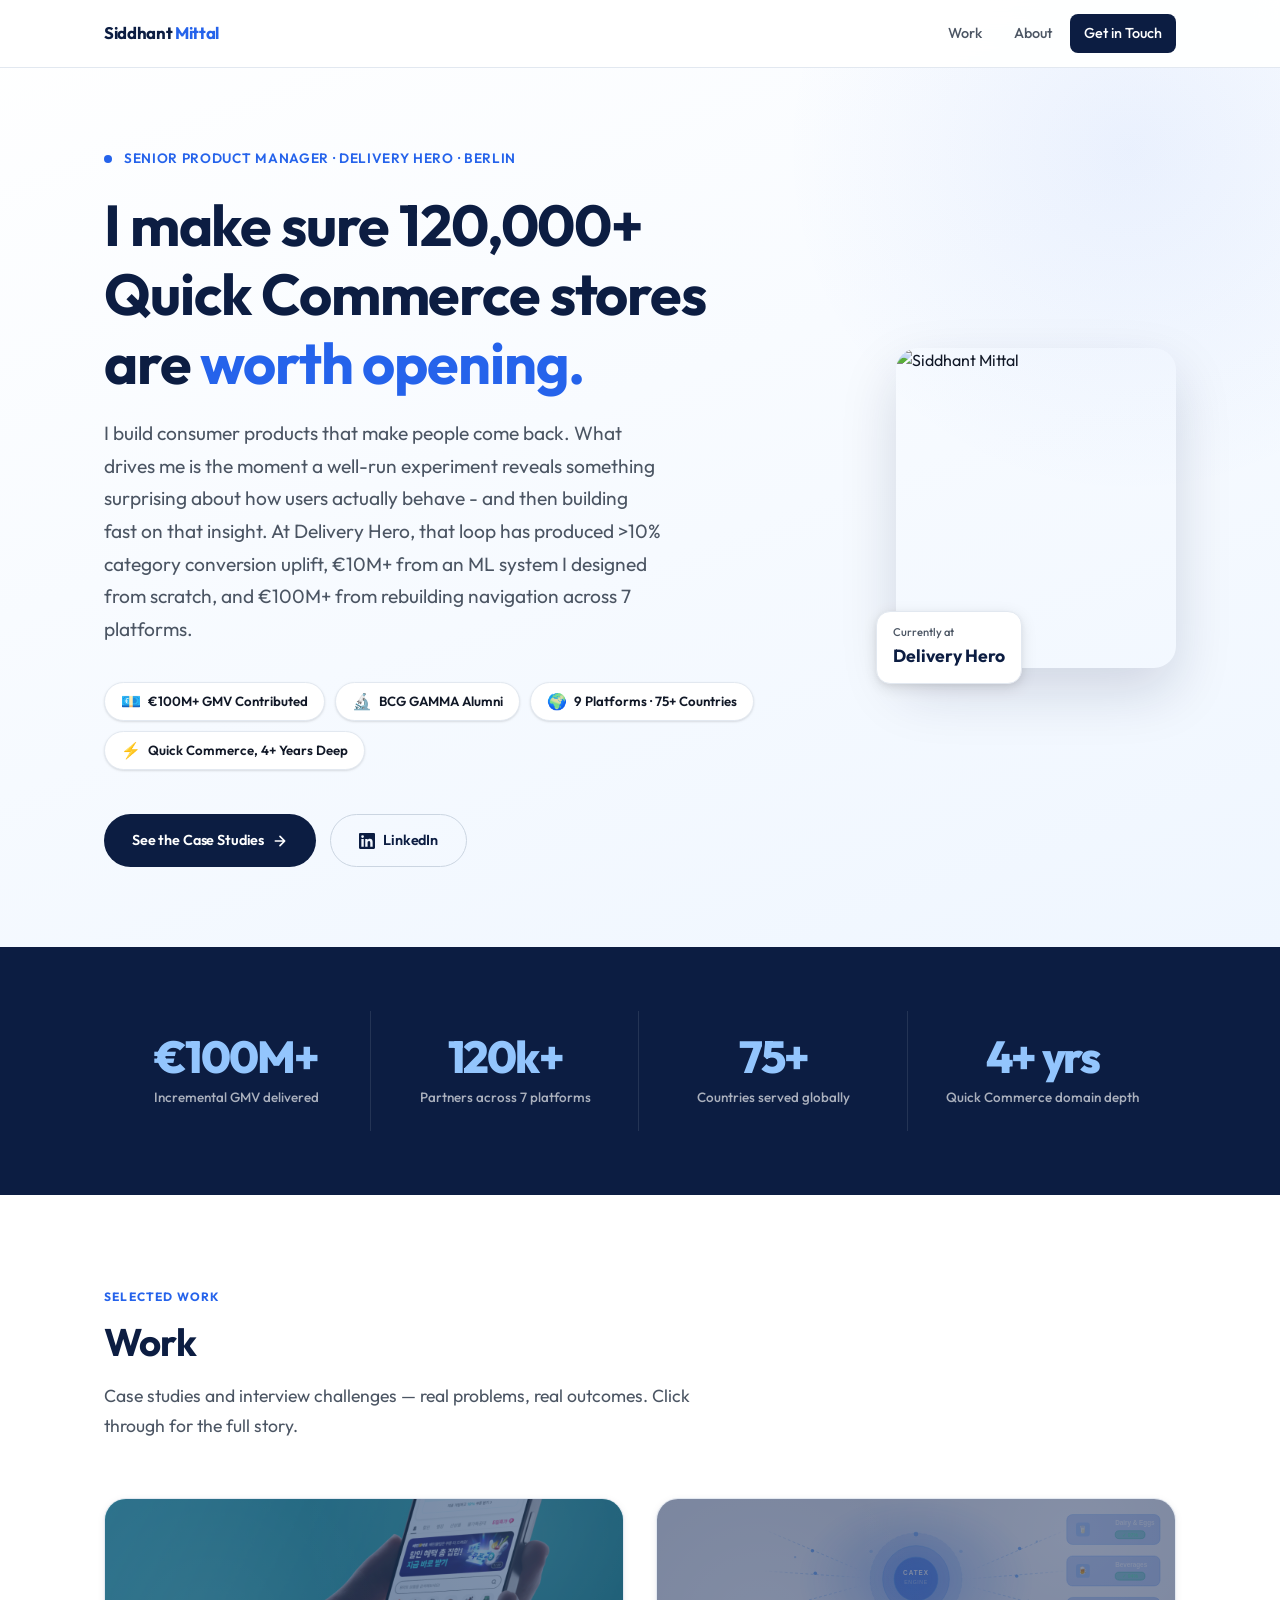
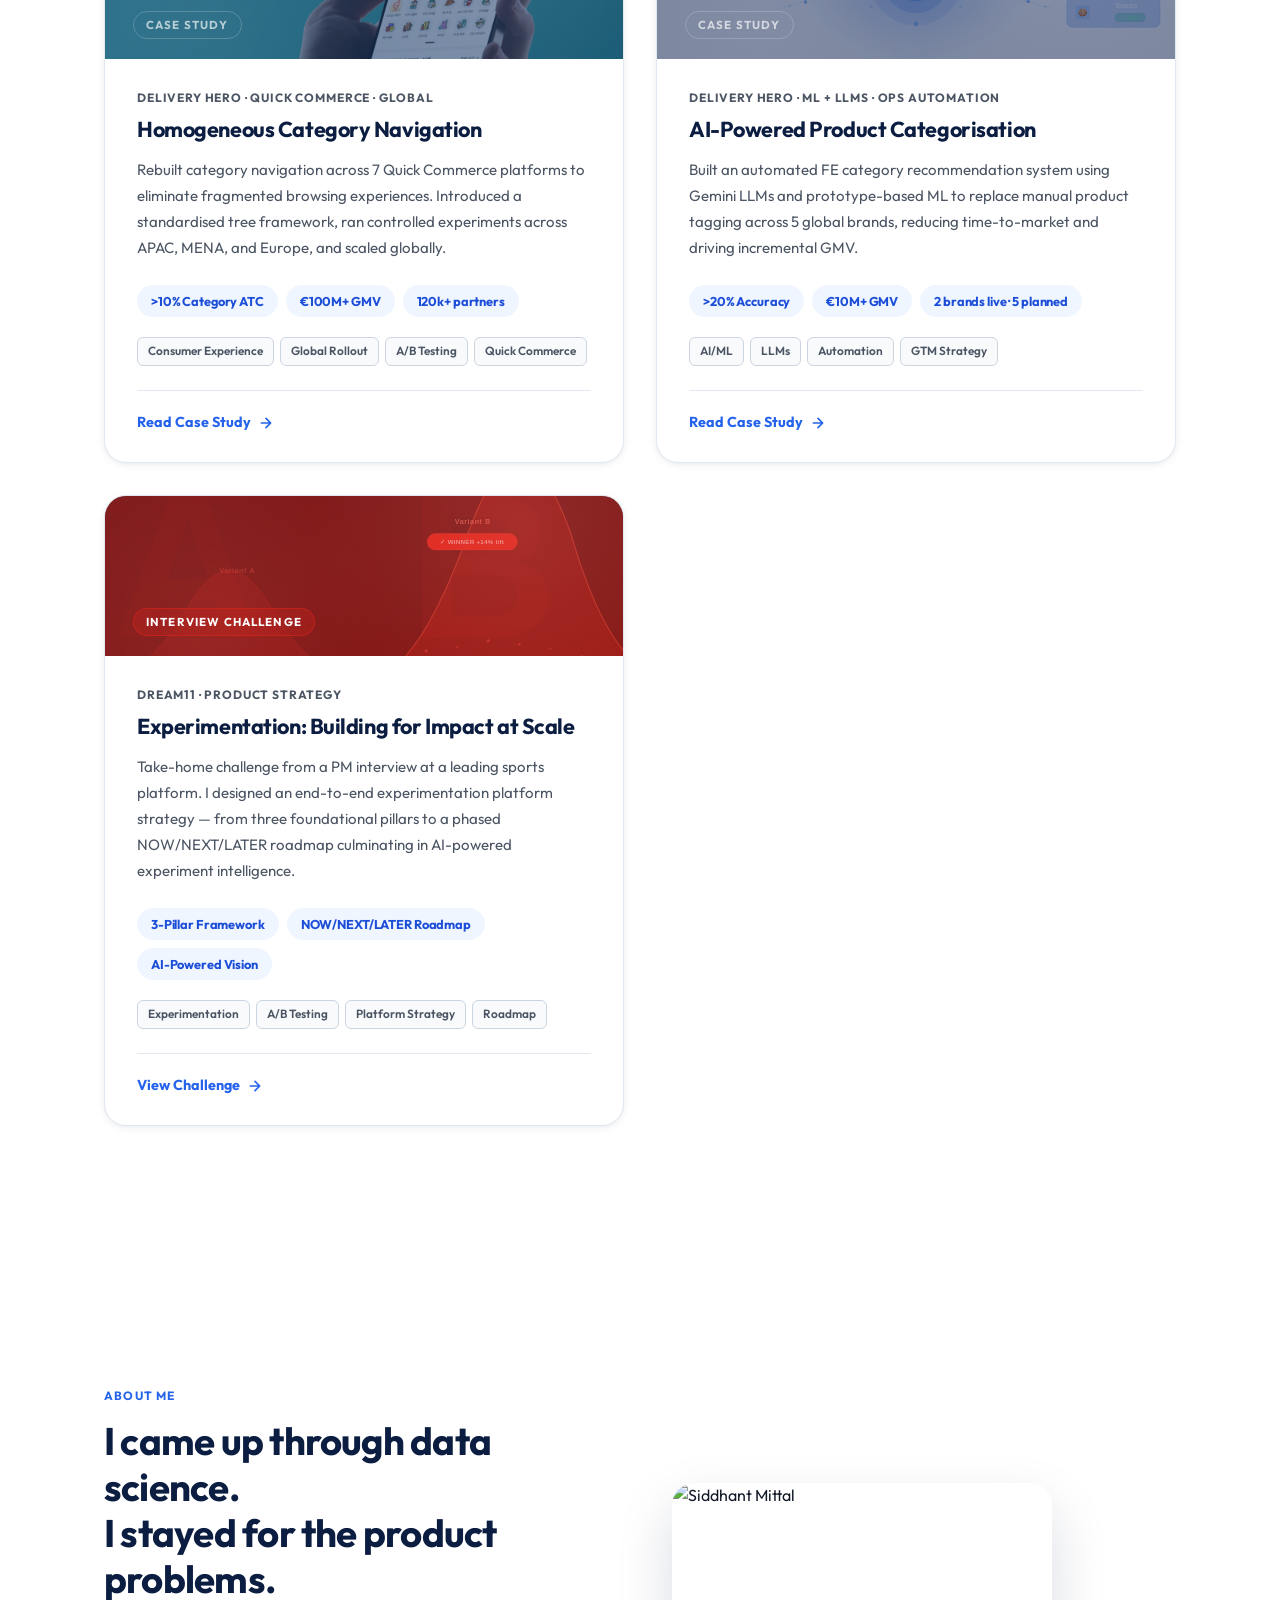
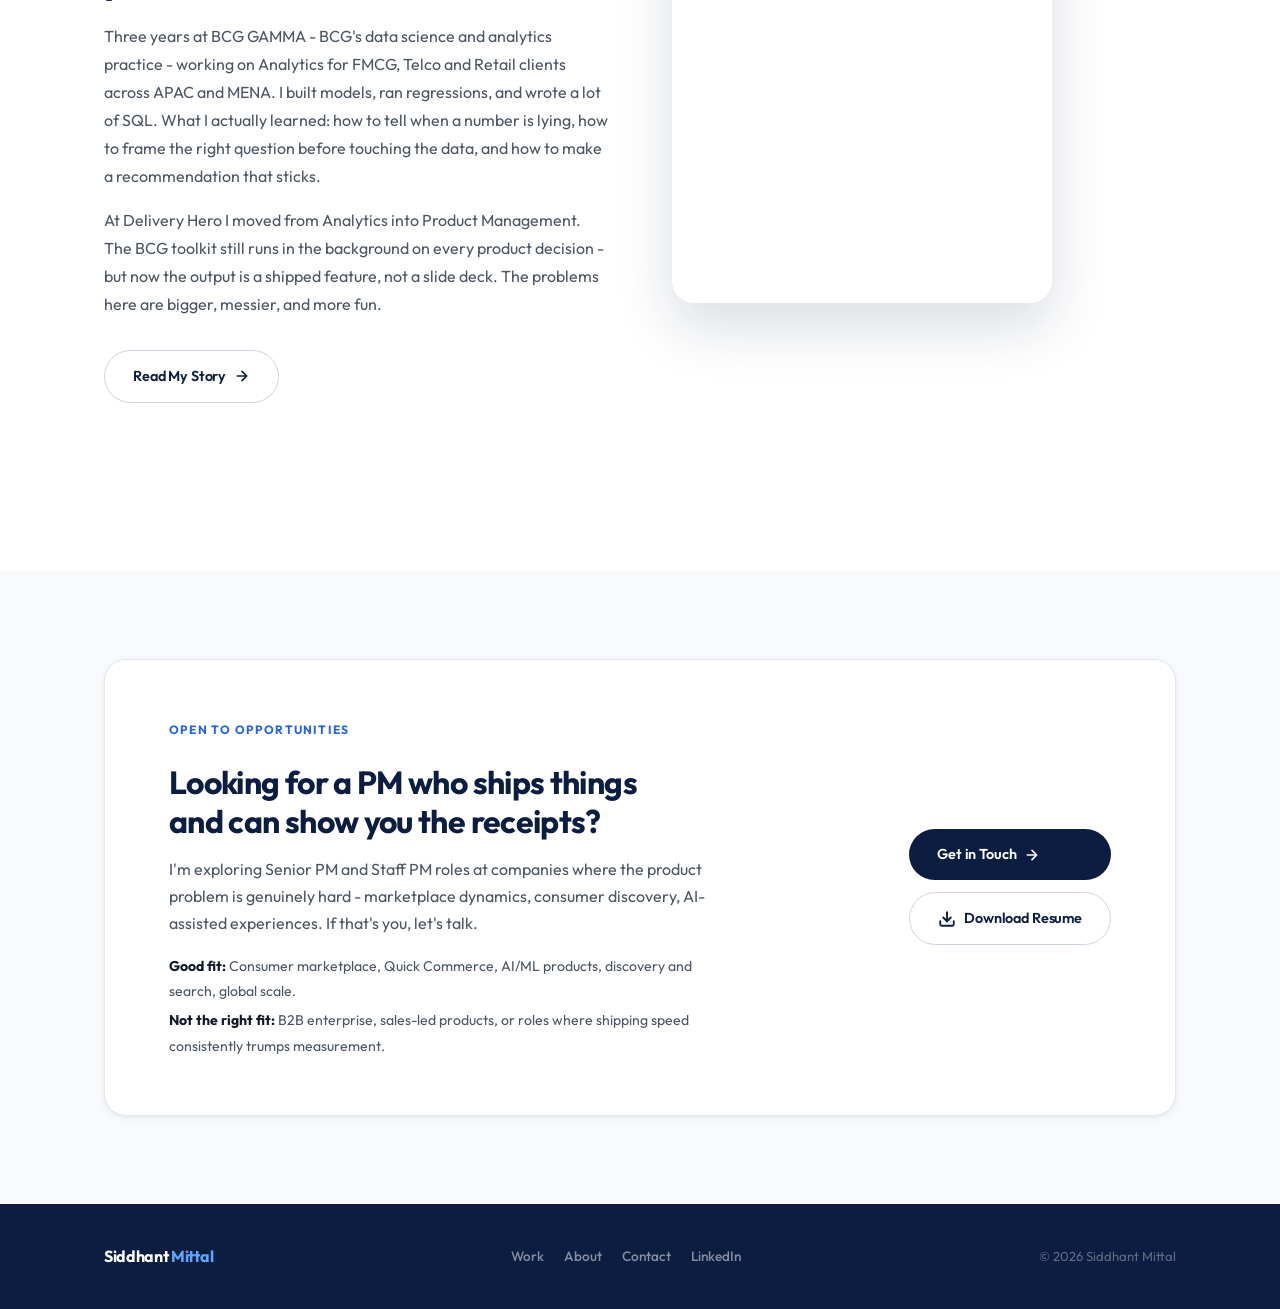
==== index.html @ c040d0a9 "Remove avatar from nav, text-only logo Co-Authored-By: Claude Sonnet 4.6 <noreply@anthropic.com>" ====
<!DOCTYPE html>
<html lang="en">
<head>
  <meta charset="UTF-8">
  <!-- Google Analytics -->
  <script async src="https://www.googletagmanager.com/gtag/js?id=G-J3C8EJWRNL"></script>
  <script>
    window.dataLayer = window.dataLayer || [];
    function gtag(){dataLayer.push(arguments);}
    gtag('js', new Date());
    gtag('config', 'G-J3C8EJWRNL');
  </script>
  <meta name="viewport" content="width=device-width, initial-scale=1.0">
  <title>Siddhant Mittal - Product Manager</title>
  <meta name="description" content="Senior PM at Delivery Hero with 4+ years in Quick Commerce and 3 years at BCG. Specialising in consumer discovery, AI products, and global scale.">
  <!-- Favicon -->
  <link rel="icon" type="image/svg+xml" href="favicon.svg">

  <!-- Open Graph -->
  <meta property="og:type"        content="website">
  <meta property="og:title"       content="Siddhant Mittal - Product Manager">
  <meta property="og:description" content="Senior PM at Delivery Hero. €100M+ GMV delivered. Specialising in consumer discovery, AI products, and experimentation at global scale.">
  <meta property="og:image"       content="IMG_1647.jpeg">

  <!-- Twitter Card -->
  <meta name="twitter:card"        content="summary_large_image">
  <meta name="twitter:title"       content="Siddhant Mittal - Product Manager">
  <meta name="twitter:description" content="Senior PM at Delivery Hero. €100M+ GMV delivered. Specialising in consumer discovery, AI products, and experimentation at global scale.">
  <meta name="twitter:image"       content="IMG_1647.jpeg">

  <link rel="preload" href="avatar.jpeg" as="image">
  <link rel="preconnect" href="https://fonts.googleapis.com">
  <link rel="preconnect" href="https://fonts.gstatic.com" crossorigin>
  <link href="https://fonts.googleapis.com/css2?family=Outfit:wght@400;500;600;700;800&display=swap" rel="stylesheet">
  <link rel="stylesheet" href="styles.css">
</head>
<body>

  <!-- ── NAVIGATION ───────────────────────────────────────── -->
  <nav class="nav" role="navigation" aria-label="Main navigation">
    <div class="nav__inner">
      <a href="index.html" class="nav__logo">
        <span class="nav__logo-name">Siddhant <span>Mittal</span></span>
      </a>
      <div class="nav__links" role="list">
        <a href="index.html#work" role="listitem">Work</a>

        <a href="about.html" role="listitem">About</a>
        <a href="contact.html" class="nav__cta" role="listitem">Get in Touch</a>
      </div>
      <button class="nav__hamburger" aria-label="Toggle menu" aria-expanded="false">
        <span></span><span></span><span></span>
      </button>
    </div>
  </nav>

  <!-- ── HERO ─────────────────────────────────────────────── -->
  <section class="hero" aria-label="Introduction">
    <div class="hero__inner">
      <div class="hero__content">
        <div class="hero__eyebrow">
          <span class="hero__eyebrow-dot" aria-hidden="true"></span>
          <span class="hero__eyebrow-text">Senior Product Manager · Delivery Hero · Berlin</span>
        </div>
        <h1 class="hero__title">
          I make sure 120,000+<br>
          Quick Commerce stores<br>
          are <span class="accent">worth opening.</span>
        </h1>
        <p class="hero__tagline">
          I build consumer products that make people come back. What drives me is the moment a well-run experiment reveals something surprising about how users actually behave - and then building fast on that insight. At Delivery Hero, that loop has produced >10% category conversion uplift, €10M+ from an ML system I designed from scratch, and €100M+ from rebuilding navigation across 7 platforms.
        </p>
        <div class="hero__chips">
          <span class="chip">
            <span class="chip__icon" aria-hidden="true">💶</span>
            €100M+ GMV Contributed
          </span>
          <span class="chip">
            <span class="chip__icon" aria-hidden="true">🔬</span>
            BCG GAMMA Alumni
          </span>
          <span class="chip">
            <span class="chip__icon" aria-hidden="true">🌍</span>
            9 Platforms · 75+ Countries
          </span>
          <span class="chip">
            <span class="chip__icon" aria-hidden="true">⚡</span>
            Quick Commerce, 4+ Years Deep
          </span>
        </div>
        <div class="hero__actions">
          <a href="#work" class="btn btn--primary">
            See the Case Studies
            <svg viewBox="0 0 24 24" fill="none" stroke="currentColor" stroke-width="2.5" stroke-linecap="round" stroke-linejoin="round" aria-hidden="true"><path d="M5 12h14M12 5l7 7-7 7"/></svg>
          </a>
          <a href="https://www.linkedin.com/in/siddhant-mittal-5813b082/" target="_blank" rel="noopener noreferrer" class="btn btn--outline">
            <svg viewBox="0 0 24 24" fill="currentColor" aria-hidden="true"><path d="M20.447 20.452h-3.554v-5.569c0-1.328-.027-3.037-1.852-3.037-1.853 0-2.136 1.445-2.136 2.939v5.667H9.351V9h3.414v1.561h.046c.477-.9 1.637-1.85 3.37-1.85 3.601 0 4.267 2.37 4.267 5.455v6.286zM5.337 7.433a2.062 2.062 0 01-2.063-2.065 2.064 2.064 0 112.063 2.065zm1.782 13.019H3.555V9h3.564v11.452zM22.225 0H1.771C.792 0 0 .774 0 1.729v20.542C0 23.227.792 24 1.771 24h20.451C23.2 24 24 23.227 24 22.271V1.729C24 .774 23.2 0 22.222 0h.003z"/></svg>
            LinkedIn
          </a>
        </div>
      </div>
      <div class="hero__photo-wrap" aria-hidden="true">
        <img
          src="IMG_1647.jpeg"
          alt="Siddhant Mittal"
          class="hero__photo"
          loading="eager"
        >
        <div class="hero__photo-badge">
          <div class="hero__photo-badge-label">Currently at</div>
          <div class="hero__photo-badge-value">Delivery Hero</div>
        </div>
      </div>
    </div>
  </section>

  <!-- ── HIGHLIGHTS STRIP ──────────────────────────────────── -->
  <div class="highlights" aria-label="Key metrics">
    <div class="highlights__grid">
      <div class="highlight-item fade-up">
        <div class="highlight-item__number">€100M+</div>
        <div class="highlight-item__label">Incremental GMV delivered</div>
      </div>
      <div class="highlight-item fade-up fade-up-delay-1">
        <div class="highlight-item__number">120k+</div>
        <div class="highlight-item__label">Partners across 7 platforms</div>
      </div>
      <div class="highlight-item fade-up fade-up-delay-2">
        <div class="highlight-item__number">75+</div>
        <div class="highlight-item__label">Countries served globally</div>
      </div>
      <div class="highlight-item fade-up fade-up-delay-3">
        <div class="highlight-item__number">4+ yrs</div>
        <div class="highlight-item__label">Quick Commerce domain depth</div>
      </div>
    </div>
  </div>

  <!-- ── FEATURED WORK ─────────────────────────────────────── -->
  <section class="section section--alt" id="work" aria-label="Featured work">
    <div class="container">
      <span class="section-label fade-up">Selected Work</span>
      <h2 class="section-title fade-up">Work</h2>
      <p class="section-subtitle fade-up">
        Case studies and interview challenges — real problems, real outcomes. Click through for the full story.
      </p>
      <!-- Cards are auto-rendered from data.js -->
      <div
        class="cards-grid"
        data-render="cards"
        data-type="all"
        data-featured="true"
        aria-live="polite"
      ></div>
    </div>
  </section>

  <!-- ── ABOUT TEASER ──────────────────────────────────────── -->
  <section class="section section--alt" aria-label="About me">
    <div class="container">
      <div class="about-teaser">
        <div class="about-teaser__text">
          <span class="section-label fade-up">About Me</span>
          <h2 class="fade-up">I came up through data science.<br>I stayed for the product problems.</h2>
          <p class="fade-up">
            Three years at BCG GAMMA - BCG's data science and analytics practice - working on Analytics for FMCG, Telco and Retail clients across APAC and MENA. I built models, ran regressions, and wrote a lot of SQL. What I actually learned: how to tell when a number is lying, how to frame the right question before touching the data, and how to make a recommendation that sticks.
          </p>
          <p class="fade-up">
            At Delivery Hero I moved from Analytics into Product Management. The BCG toolkit still runs in the background on every product decision - but now the output is a shipped feature, not a slide deck. The problems here are bigger, messier, and more fun.
          </p>
          <a href="about.html" class="btn btn--outline fade-up" style="margin-top: 16px;">
            Read My Story
            <svg viewBox="0 0 24 24" fill="none" stroke="currentColor" stroke-width="2.5" stroke-linecap="round" stroke-linejoin="round" aria-hidden="true"><path d="M5 12h14M12 5l7 7-7 7"/></svg>
          </a>
        </div>
        <img
          src="IMG_1647.jpeg"
          alt="Siddhant Mittal"
          class="about-teaser__photo fade-up"
          loading="lazy"
        >
      </div>
    </div>
  </section>

  <!-- ── HIRING CTA ───────────────────────────────────────── -->
  <section class="section hiring-cta" aria-label="Open to opportunities">
    <div class="container">
      <div class="hiring-cta__inner fade-up">
        <div class="hiring-cta__text">
          <span class="section-label" style="color:var(--blue);">Open to Opportunities</span>
          <h2>Looking for a PM who ships things<br>and can show you the receipts?</h2>
          <p>
            I'm exploring Senior PM and Staff PM roles at companies where the product problem is genuinely hard - marketplace dynamics, consumer discovery, AI-assisted experiences. If that's you, let's talk.
          </p>
          <div class="hiring-cta__fit">
            <div><strong>Good fit:</strong> Consumer marketplace, Quick Commerce, AI/ML products, discovery and search, global scale.</div>
            <div><strong>Not the right fit:</strong> B2B enterprise, sales-led products, or roles where shipping speed consistently trumps measurement.</div>
          </div>
        </div>
        <div class="hiring-cta__actions">
          <a href="contact.html" class="btn btn--primary">
            Get in Touch
            <svg viewBox="0 0 24 24" fill="none" stroke="currentColor" stroke-width="2.5" stroke-linecap="round" stroke-linejoin="round" aria-hidden="true"><path d="M5 12h14M12 5l7 7-7 7"/></svg>
          </a>
          <a href="SiddhantMittal_Resume.pdf" download class="btn btn--outline">
            <svg viewBox="0 0 24 24" fill="none" stroke="currentColor" stroke-width="2.5" stroke-linecap="round" stroke-linejoin="round" aria-hidden="true" style="width:18px;height:18px;"><path d="M21 15v4a2 2 0 0 1-2 2H5a2 2 0 0 1-2-2v-4"/><polyline points="7 10 12 15 17 10"/><line x1="12" y1="15" x2="12" y2="3"/></svg>
            Download Resume
          </a>
        </div>
      </div>
    </div>
  </section>

  <!-- ── FOOTER ────────────────────────────────────────────── -->
  <footer class="footer" role="contentinfo">
    <div class="footer__inner">
      <span class="footer__logo">Siddhant <span>Mittal</span></span>
      <div class="footer__links">
        <a href="index.html#work">Work</a>
        <a href="about.html">About</a>
        <a href="contact.html">Contact</a>
        <a href="https://www.linkedin.com/in/siddhant-mittal-5813b082/" target="_blank" rel="noopener noreferrer">LinkedIn</a>
      </div>
      <span class="footer__copy">© 2026 Siddhant Mittal</span>
    </div>
  </footer>

  <script src="data.js"></script>
  <script src="script.js"></script>

</body>
</html>
---- styles.css ----
/* ============================================================
   SIDDHANT MITTAL — PORTFOLIO STYLES
   Design system: minimalist, data-driven, professional blues
   ============================================================ */

/* ── DESIGN TOKENS ──────────────────────────────────────────── */
:root {
  --navy:        #0c1d42;
  --blue:        #2563eb;
  --blue-light:  #60a5fa;
  --blue-pale:   #eff6ff;
  --teal:        #0d9488;
  --bg:          #f8fafc;
  --white:       #ffffff;
  --text:        #111827;
  --text-muted:  #4b5563;   /* was #64748b — now passes AA at all sizes */
  --border:      #e2e8f0;
  --border-strong: #cbd5e1;
  --shadow-sm:   0 1px 3px rgba(0,0,0,0.08), 0 1px 2px rgba(0,0,0,0.06);
  --shadow-md:   0 4px 16px rgba(0,0,0,0.1), 0 2px 6px rgba(0,0,0,0.06);
  --shadow-lg:   0 24px 56px rgba(12,29,66,0.15);
  --shadow-card: 0 2px 8px rgba(12,29,66,0.06), 0 1px 3px rgba(12,29,66,0.04);
  --shadow-card-hover: 0 16px 48px rgba(12,29,66,0.14), 0 4px 16px rgba(12,29,66,0.08);
  --radius:      14px;
  --radius-sm:   8px;
  --radius-lg:   22px;
  --font:        'Outfit', -apple-system, BlinkMacSystemFont, sans-serif;
  --max-w:       1120px;
  --nav-h:       68px;
  --transition:  0.22s cubic-bezier(0.4, 0, 0.2, 1);
}

/* ── RESET ──────────────────────────────────────────────────── */
*, *::before, *::after { box-sizing: border-box; margin: 0; padding: 0; }
html { scroll-behavior: smooth; font-size: 16px; }
body {
  font-family: var(--font);
  background: var(--bg);
  color: var(--text);
  line-height: 1.6;
  -webkit-font-smoothing: antialiased;
}
img { max-width: 100%; display: block; }
a { color: inherit; text-decoration: none; }
ul { list-style: none; }

/* ── TYPOGRAPHY ─────────────────────────────────────────────── */
h1, h2, h3, h4 { font-weight: 700; line-height: 1.2; letter-spacing: -0.02em; }
h1 { font-size: clamp(2.2rem, 5vw, 3.6rem); }
h2 { font-size: clamp(1.6rem, 3vw, 2.4rem); }
h3 { font-size: clamp(1.15rem, 2vw, 1.4rem); }
h4 { font-size: 1.05rem; font-weight: 600; }
p  { color: var(--text-muted); line-height: 1.75; }

/* ── LAYOUT ─────────────────────────────────────────────────── */
.container { max-width: var(--max-w); margin: 0 auto; padding: 0 24px; }
.section    { padding: 88px 0; }
.section--alt { background: var(--white); }
.section-label {
  display: inline-block;
  font-size: 0.75rem;
  font-weight: 700;
  letter-spacing: 0.1em;
  text-transform: uppercase;
  color: var(--blue);
  margin-bottom: 12px;
}
.section-title { margin-bottom: 16px; color: var(--navy); }
.section-subtitle { font-size: 1.1rem; color: var(--text-muted); max-width: 620px; }

/* ── NAVIGATION ─────────────────────────────────────────────── */
.nav {
  position: fixed;
  top: 0; left: 0; right: 0;
  height: var(--nav-h);
  background: rgba(255,255,255,0.92);
  backdrop-filter: blur(12px);
  -webkit-backdrop-filter: blur(12px);
  border-bottom: 1px solid var(--border);
  z-index: 1000;
  transition: box-shadow var(--transition);
}
.nav.scrolled { box-shadow: var(--shadow-md); }
.nav__inner {
  max-width: var(--max-w);
  margin: 0 auto;
  padding: 0 24px;
  height: 100%;
  display: flex;
  align-items: center;
  justify-content: space-between;
  gap: 24px;
}
.nav__logo {
  font-size: 1.05rem;
  font-weight: 700;
  color: var(--navy);
  letter-spacing: -0.02em;
  white-space: nowrap;
  display: flex;
  align-items: center;
  gap: 10px;
}
.nav__avatar {
  width: 38px;
  height: 38px;
  border-radius: 50%;
  object-fit: cover;
  object-position: center 8%;
  border: 2px solid var(--blue);
  flex-shrink: 0;
}
.nav__logo-name { line-height: 1; }
.nav__logo-name span { color: var(--blue); }
.nav__links {
  display: flex;
  align-items: center;
  gap: 4px;
}
.nav__links a {
  padding: 8px 14px;
  font-size: 0.9rem;
  font-weight: 500;
  color: var(--text-muted);
  border-radius: var(--radius-sm);
  transition: color var(--transition), background var(--transition);
}
.nav__links a:hover { color: var(--navy); background: var(--blue-pale); }
.nav__links a.active { color: var(--blue); }
.nav__cta {
  padding: 9px 20px;
  background: var(--navy);
  color: var(--white) !important;
  border-radius: 100px;
  font-size: 0.875rem;
  font-weight: 600;
  transition: background var(--transition), transform var(--transition);
}
.nav__cta:hover { background: var(--blue) !important; color: var(--white) !important; transform: translateY(-1px); }
.nav__hamburger {
  display: none;
  flex-direction: column;
  gap: 5px;
  cursor: pointer;
  padding: 4px;
}
.nav__hamburger span {
  display: block;
  width: 22px;
  height: 2px;
  background: var(--navy);
  border-radius: 2px;
  transition: var(--transition);
}

/* ── HERO ───────────────────────────────────────────────────── */
.hero {
  min-height: 100vh;
  display: flex;
  align-items: center;
  padding-top: var(--nav-h);
  background: linear-gradient(160deg, var(--white) 0%, var(--blue-pale) 100%);
  position: relative;
  overflow: hidden;
}
.hero::before {
  content: '';
  position: absolute;
  top: -200px; right: -200px;
  width: 700px; height: 700px;
  background: radial-gradient(circle, rgba(37,99,235,0.07) 0%, transparent 70%);
  pointer-events: none;
}
.hero__inner {
  max-width: var(--max-w);
  margin: 0 auto;
  padding: 80px 24px;
  display: grid;
  grid-template-columns: 1fr auto;
  gap: 64px;
  align-items: center;
}
.hero__eyebrow {
  display: flex;
  align-items: center;
  gap: 12px;
  margin-bottom: 20px;
}
.hero__eyebrow-dot {
  width: 8px; height: 8px;
  background: var(--blue);
  border-radius: 50%;
  animation: pulse 2s infinite;
}
.hero__eyebrow-text {
  font-size: 0.85rem;
  font-weight: 600;
  color: var(--blue);
  letter-spacing: 0.05em;
  text-transform: uppercase;
}
@keyframes pulse {
  0%, 100% { opacity: 1; transform: scale(1); }
  50% { opacity: 0.5; transform: scale(1.4); }
}
.hero__title { color: var(--navy); margin-bottom: 20px; }
.hero__title .accent { color: var(--blue); }
.hero__tagline {
  font-size: clamp(1rem, 2vw, 1.2rem);
  color: var(--text-muted);
  max-width: 560px;
  margin-bottom: 36px;
  line-height: 1.7;
}
.hero__chips {
  display: flex;
  flex-wrap: wrap;
  gap: 10px;
  margin-bottom: 44px;
}
.chip {
  display: inline-flex;
  align-items: center;
  gap: 7px;
  padding: 8px 16px;
  background: var(--white);
  border: 1.5px solid var(--border);
  border-radius: 100px;
  font-size: 0.83rem;
  font-weight: 600;
  color: var(--text);   /* was --navy, now --text (#111827) — higher contrast */
  box-shadow: var(--shadow-sm);
  transition: border-color var(--transition), box-shadow var(--transition);
}
.chip { cursor: default; }
.chip__icon { font-size: 1rem; line-height: 1; }
.chip--blue {
  background: var(--blue-pale);
  border-color: rgba(37,99,235,0.25);
  color: #1d4ed8;   /* darker for contrast on pale blue bg */
  font-weight: 700;
}
.hero__actions { display: flex; gap: 14px; flex-wrap: wrap; }

/* ── BUTTONS ────────────────────────────────────────────────── */
.btn {
  display: inline-flex;
  align-items: center;
  gap: 8px;
  padding: 14px 28px;
  border-radius: 100px;
  font-size: 0.9rem;
  font-weight: 600;
  cursor: pointer;
  border: none;
  transition: background 0.2s ease, transform 0.2s ease,
              box-shadow 0.2s ease, border-color 0.2s ease, color 0.2s ease;
  white-space: nowrap;
  letter-spacing: -0.01em;
}
.btn--primary {
  background: var(--navy);
  color: var(--white);
}
.btn--primary:hover {
  background: #1d4ed8;
  transform: translateY(-2px);
  box-shadow: 0 8px 28px rgba(37,99,235,0.32);
}
.btn--primary:active { transform: translateY(0); box-shadow: none; }
.btn--outline {
  background: transparent;
  color: var(--navy);
  border: 1.5px solid var(--border-strong);
}
.btn--outline:hover {
  border-color: var(--blue);
  color: var(--blue);
  background: var(--blue-pale);
  transform: translateY(-2px);
}
.btn--outline:active { transform: translateY(0); }
.btn--blue {
  background: var(--blue);
  color: var(--white);
}
.btn--blue:hover { background: #1d4ed8; transform: translateY(-2px); box-shadow: 0 8px 28px rgba(37,99,235,0.38); }
.btn--white {
  background: var(--white);
  color: var(--navy);
  font-weight: 700;
}
.btn--white:hover { background: var(--blue-pale); transform: translateY(-2px); box-shadow: 0 8px 24px rgba(0,0,0,0.12); }
.btn svg { width: 16px; height: 16px; flex-shrink: 0; transition: transform var(--transition); }
.btn:hover svg { transform: translateX(2px); }

/* ── HERO PHOTO ─────────────────────────────────────────────── */
.hero__photo-wrap {
  position: relative;
  width: 280px;
  flex-shrink: 0;
}
.hero__photo {
  width: 280px;
  height: 320px;
  object-fit: cover;
  object-position: center top;
  border-radius: var(--radius-lg);
  box-shadow: var(--shadow-lg);
}
.hero__photo-badge {
  position: absolute;
  bottom: -16px;
  left: -20px;
  background: var(--white);
  border-radius: var(--radius);
  padding: 12px 16px;
  box-shadow: var(--shadow-md);
  border: 1px solid var(--border);
}
.hero__photo-badge-label { font-size: 0.7rem; color: var(--text-muted); font-weight: 500; }
.hero__photo-badge-value { font-size: 1.1rem; font-weight: 700; color: var(--navy); }

/* ── HIGHLIGHTS STRIP ───────────────────────────────────────── */
.highlights {
  background: var(--navy);
  padding: 64px 0;
}
.highlights__grid {
  max-width: var(--max-w);
  margin: 0 auto;
  padding: 0 24px;
  display: grid;
  grid-template-columns: repeat(4, 1fr);
  gap: 2px;
}
.highlight-item {
  padding: 24px 28px;
  border-right: 1px solid rgba(255,255,255,0.1);
  text-align: center;
  transition: background var(--transition);
}
.highlight-item:last-child { border-right: none; }
.highlight-item:hover { background: rgba(255,255,255,0.04); }
.highlight-item__number {
  font-size: clamp(2rem, 3.5vw, 3rem);
  font-weight: 800;
  color: #93c5fd;   /* slightly softer than --blue-light for eye comfort */
  letter-spacing: -0.04em;
  line-height: 1;
  margin-bottom: 8px;
}
.highlight-item__label {
  font-size: 0.84rem;
  color: rgba(255,255,255,0.65); /* was 0.6 — improved contrast on dark bg */
  font-weight: 500;
  line-height: 1.45;
}

/* ── CASE STUDY CARDS ───────────────────────────────────────── */
.cards-grid {
  display: grid;
  grid-template-columns: repeat(auto-fill, minmax(480px, 1fr));
  gap: 32px;
  margin-top: 56px;
}
.card {
  background: var(--white);
  border-radius: var(--radius-lg);
  border: 1px solid var(--border);
  overflow: hidden;
  transition: transform 0.28s cubic-bezier(0.2, 0, 0, 1),
              box-shadow 0.28s cubic-bezier(0.2, 0, 0, 1),
              border-color 0.22s ease;
  display: flex;
  flex-direction: column;
  box-shadow: var(--shadow-card);
}
.card:hover {
  transform: translateY(-7px);
  box-shadow: var(--shadow-card-hover);
  border-color: transparent;
}

/* Card visual header — gradient band with icon area */
.card__header {
  height: 160px;
  position: relative;
  overflow: hidden;
  display: flex;
  align-items: flex-end;
  padding: 20px 28px;
}
.card__header-bg {
  position: absolute;
  inset: 0;
  background: var(--card-color, var(--navy));
  opacity: 0.92;
}
/* When an image is set, use a lighter tint so the image shows through */
.card__header--img .card__header-bg {
  opacity: 0.55;
}
.card__header-pattern {
  position: absolute;
  inset: 0;
  background-image:
    radial-gradient(circle at 80% 20%, rgba(255,255,255,0.08) 0%, transparent 50%),
    radial-gradient(circle at 20% 80%, rgba(255,255,255,0.05) 0%, transparent 40%);
}
.card__header-type {
  position: relative;
  z-index: 1;
  font-size: 0.72rem;
  font-weight: 700;
  letter-spacing: 0.1em;
  text-transform: uppercase;
  color: rgba(255,255,255,0.65);
  border: 1px solid rgba(255,255,255,0.2);
  border-radius: 100px;
  padding: 4px 12px;
  backdrop-filter: blur(8px);
}

.card__body { padding: 28px 32px; flex: 1; display: flex; flex-direction: column; }
.card__subtitle {
  font-size: 0.75rem;
  font-weight: 700;
  letter-spacing: 0.07em;
  text-transform: uppercase;
  color: var(--text-muted);
  margin-bottom: 8px;
}
.card__title {
  font-size: 1.35rem;
  font-weight: 700;
  color: var(--navy);
  margin-bottom: 14px;
  letter-spacing: -0.02em;
  line-height: 1.25;
}
.card__summary {
  font-size: 0.94rem;
  color: var(--text-muted);
  line-height: 1.72;
  margin-bottom: 24px;
  flex: 1;
}
.card__metrics {
  display: flex;
  flex-wrap: wrap;
  gap: 8px;
  margin-bottom: 20px;
}
.metric-badge {
  padding: 6px 14px;
  background: var(--blue-pale);
  border-radius: 100px;
  font-size: 0.8rem;
  font-weight: 700;
  color: #1d4ed8;   /* darker blue for contrast on pale blue bg */
  letter-spacing: -0.01em;
}
.card__tags {
  display: flex;
  flex-wrap: wrap;
  gap: 6px;
  margin-bottom: 24px;
}
.tag {
  padding: 4px 10px;
  background: var(--bg);
  border: 1px solid var(--border-strong);
  border-radius: 6px;
  font-size: 0.74rem;
  font-weight: 600;
  color: var(--text-muted);
}
.card__footer {
  display: flex;
  align-items: center;
  justify-content: space-between;
  padding-top: 20px;
  border-top: 1px solid var(--border);
}
.card__link {
  display: inline-flex;
  align-items: center;
  gap: 7px;
  font-size: 0.9rem;
  font-weight: 700;
  color: var(--blue);
  transition: gap var(--transition), color var(--transition);
}
.card__link:hover { gap: 12px; color: #1d4ed8; }
.card__link svg { width: 16px; height: 16px; flex-shrink: 0; }

/* Coming soon card */
.card--interview-challenge .card__header-type {
  background: rgba(225,38,28,0.25);
  border-color: rgba(225,38,28,0.5);
  color: #fff;
}
.card--coming-soon { opacity: 0.6; pointer-events: none; }
.coming-soon-badge {
  display: inline-block;
  padding: 3px 10px;
  background: #fef3c7;
  border-radius: 100px;
  font-size: 0.72rem;
  font-weight: 700;
  color: #92400e;
  letter-spacing: 0.05em;
  text-transform: uppercase;
  margin-bottom: 10px;
}

/* ── INTERVIEW CHALLENGES TEASER ────────────────────────────── */
.challenges-teaser {
  background: linear-gradient(135deg, var(--navy) 0%, #1e3a8a 100%);
  border-radius: var(--radius-lg);
  padding: 52px 48px;
  display: flex;
  justify-content: space-between;
  align-items: center;
  gap: 32px;
  margin-top: 48px;
}
.challenges-teaser__content { flex: 1; }
.challenges-teaser__label {
  display: inline-block;
  font-size: 0.75rem;
  font-weight: 700;
  letter-spacing: 0.1em;
  text-transform: uppercase;
  color: var(--blue-light);
  margin-bottom: 12px;
}
.challenges-teaser__title { font-size: 1.8rem; font-weight: 700; color: var(--white); margin-bottom: 12px; }
.challenges-teaser__subtitle { color: rgba(255,255,255,0.65); font-size: 1rem; max-width: 480px; }

/* ── ABOUT TEASER ───────────────────────────────────────────── */
.about-teaser {
  display: grid;
  grid-template-columns: 1fr 1fr;
  gap: 64px;
  align-items: center;
  padding: 80px 0;
}
.about-teaser__text h2 { color: var(--navy); margin-bottom: 20px; }
.about-teaser__text p { margin-bottom: 16px; }
.about-teaser__photo {
  width: 100%;
  max-width: 380px;
  height: 420px;
  object-fit: cover;
  object-position: center top;
  border-radius: var(--radius-lg);
  box-shadow: var(--shadow-lg);
}

/* ── CASE STUDY PAGE LAYOUT ─────────────────────────────────── */
.cs-hero {
  background: linear-gradient(160deg, var(--navy) 0%, #1a3a7a 100%);
  padding: calc(var(--nav-h) + 60px) 0 72px;
  position: relative;
  overflow: hidden;
}
.cs-hero::before {
  content: '';
  position: absolute;
  top: -100px; right: -100px;
  width: 600px; height: 600px;
  background: radial-gradient(circle, rgba(96,165,250,0.12) 0%, transparent 70%);
  pointer-events: none;
}
.cs-hero__inner { max-width: var(--max-w); margin: 0 auto; padding: 0 24px; }
.cs-hero__back {
  display: inline-flex;
  align-items: center;
  gap: 8px;
  font-size: 0.85rem;
  font-weight: 600;
  color: rgba(255,255,255,0.6);
  margin-bottom: 32px;
  transition: color var(--transition);
}
.cs-hero__back:hover { color: var(--white); }
.cs-hero__back svg { width: 16px; height: 16px; }
.cs-hero__label {
  font-size: 0.78rem;
  font-weight: 700;
  letter-spacing: 0.1em;
  text-transform: uppercase;
  color: var(--blue-light);
  margin-bottom: 14px;
}
.cs-hero__title {
  font-size: clamp(1.8rem, 4vw, 3rem);
  color: var(--white);
  margin-bottom: 16px;
  max-width: 760px;
}
.cs-hero__subtitle {
  font-size: 1.1rem;
  color: rgba(255,255,255,0.65);
  margin-bottom: 40px;
  max-width: 640px;
}
.cs-hero__meta {
  display: flex;
  flex-wrap: wrap;
  gap: 24px;
  margin-bottom: 40px;
}
.cs-hero__meta-item { color: rgba(255,255,255,0.6); font-size: 0.88rem; }
.cs-hero__meta-item strong { display: block; color: var(--white); font-size: 0.95rem; margin-bottom: 2px; }
.cs-metrics {
  display: flex;
  flex-wrap: wrap;
  gap: 16px;
  margin-top: 40px;
  padding-top: 40px;
  border-top: 1px solid rgba(255,255,255,0.15);
}
.cs-metric {
  background: rgba(255,255,255,0.08);
  border: 1px solid rgba(255,255,255,0.15);
  border-radius: var(--radius);
  padding: 16px 24px;
}
.cs-metric__value {
  font-size: 1.8rem;
  font-weight: 800;
  color: #ffffff;
  letter-spacing: -0.03em;
  line-height: 1;
}
.cs-metric__label {
  font-size: 0.78rem;
  color: rgba(255,255,255,0.55);
  margin-top: 4px;
  font-weight: 500;
}

/* ── CASE STUDY BODY ────────────────────────────────────────── */
.cs-body {
  max-width: 820px;
  margin: 0 auto;
  padding: 72px 24px;
}
.cs-section {
  margin-bottom: 64px;
}
/* ── CASE STUDY FIGURE ──────────────────────────────────────── */
.cs-figure {
  margin: 32px 0;
  border-radius: var(--radius);
  overflow: hidden;
  border: 1px solid var(--border);
  box-shadow: var(--shadow-md);
}
.cs-figure--inline {
  margin: 16px 0 0;
}
.cs-figure__img {
  width: 100%;
  display: block;
}
.cs-figure__caption {
  padding: 12px 16px;
  font-size: 0.82rem;
  color: var(--text-muted);
  background: var(--bg);
  border-top: 1px solid var(--border);
  font-style: italic;
}
.flow-step__figures {
  display: grid;
  grid-template-columns: 1fr 1fr;
  gap: 12px;
  margin-top: 16px;
}

.cs-section__label {
  display: flex;
  align-items: center;
  gap: 12px;
  font-size: 0.75rem;
  font-weight: 700;
  letter-spacing: 0.1em;
  text-transform: uppercase;
  color: var(--blue);
  margin-bottom: 14px;
}
.cs-section__label::after {
  content: '';
  flex: 1;
  height: 1px;
  background: var(--border);
}
.cs-section h2 {
  font-size: 1.6rem;
  color: var(--navy);
  margin-bottom: 20px;
}
.cs-section p {
  margin-bottom: 16px;
  font-size: 1rem;
}
.cs-section ul {
  list-style: disc;
  padding-left: 20px;
  margin-bottom: 16px;
}
.cs-section ul li {
  margin-bottom: 10px;
  color: var(--text-muted);
  font-size: 1rem;
  line-height: 1.7;
}
.cs-section ul li strong { color: var(--text); }

/* ── CALLOUT BOXES ──────────────────────────────────────────── */
.callout {
  border-radius: var(--radius);
  padding: 24px 28px;
  margin: 24px 0;
}
.callout--blue {
  background: var(--blue-pale);
  border-left: 4px solid var(--blue);
}
.callout--navy {
  background: #f0f4ff;
  border-left: 4px solid var(--navy);
}
.callout--green {
  background: #f0fdf4;
  border-left: 4px solid #16a34a;
}
.callout__label {
  font-size: 0.72rem;
  font-weight: 700;
  letter-spacing: 0.08em;
  text-transform: uppercase;
  color: var(--blue);
  margin-bottom: 8px;
}
.callout--navy .callout__label { color: var(--navy); }
.callout--green .callout__label { color: #15803d; }
.callout__text { font-size: 0.95rem; color: var(--text); line-height: 1.7; }
.callout__text strong { color: var(--navy); }

/* ── PRINCIPLE CARDS ────────────────────────────────────────── */
.principles-grid {
  display: grid;
  grid-template-columns: 1fr 1fr;
  gap: 16px;
  margin: 24px 0;
}
.principle-card {
  background: var(--white);
  border: 1px solid var(--border);
  border-radius: var(--radius);
  padding: 20px 22px;
  box-shadow: var(--shadow-sm);
}
.principle-card__number {
  font-size: 0.72rem;
  font-weight: 800;
  letter-spacing: 0.05em;
  text-transform: uppercase;
  color: var(--blue);
  margin-bottom: 8px;
}
.principle-card__title { font-size: 0.95rem; font-weight: 700; color: var(--navy); margin-bottom: 6px; }
.principle-card__desc { font-size: 0.88rem; color: var(--text-muted); line-height: 1.6; }

/* ── STAT COMPARISON ────────────────────────────────────────── */
.benchmark-row {
  display: flex;
  gap: 16px;
  margin: 24px 0;
  flex-wrap: wrap;
}
.benchmark-item {
  flex: 1;
  min-width: 140px;
  background: var(--white);
  border: 1px solid var(--border);
  border-radius: var(--radius);
  padding: 18px 20px;
  text-align: center;
  box-shadow: var(--shadow-sm);
}
.benchmark-item__brand { font-size: 0.78rem; font-weight: 700; color: var(--text-muted); margin-bottom: 6px; }
.benchmark-item__number { font-size: 2rem; font-weight: 800; color: var(--navy); letter-spacing: -0.03em; }
.benchmark-item__label { font-size: 0.72rem; color: var(--text-muted); }

/* ── PROCESS FLOW ───────────────────────────────────────────── */
.flow {
  display: flex;
  flex-direction: column;
  gap: 0;
  margin: 28px 0;
}
.flow-step {
  display: flex;
  gap: 20px;
  padding-bottom: 24px;
  position: relative;
}
.flow-step::before {
  content: '';
  position: absolute;
  left: 19px;
  top: 40px;
  width: 2px;
  height: calc(100% - 16px);
  background: var(--border);
}
.flow-step:last-child::before { display: none; }
.flow-step__number {
  width: 40px;
  height: 40px;
  background: var(--blue);
  border-radius: 50%;
  display: flex;
  align-items: center;
  justify-content: center;
  font-size: 0.85rem;
  font-weight: 800;
  color: var(--white);
  flex-shrink: 0;
}
.flow-step__content { padding-top: 8px; }
.flow-step__title { font-size: 1rem; font-weight: 700; color: var(--navy); margin-bottom: 4px; }
.flow-step__desc { font-size: 0.9rem; color: var(--text-muted); line-height: 1.65; }

/* ── ROLLOUT PHASES ─────────────────────────────────────────── */
.rollout-phases { display: flex; align-items: stretch; gap: 12px; margin: 32px 0; flex-wrap: wrap; }
.rollout-phase { flex: 1; min-width: 140px; border-radius: var(--radius-sm); padding: 20px; border: 2px solid var(--border); background: var(--bg); }
.rollout-phase--done { border-color: var(--blue); background: var(--blue-pale); }
.rollout-phase--pipeline { border-color: var(--border); background: #fff; opacity: 0.7; }
.rollout-phase__label { font-size: 0.72rem; font-weight: 700; text-transform: uppercase; letter-spacing: 0.06em; color: var(--blue); margin-bottom: 8px; }
.rollout-phase--pipeline .rollout-phase__label { color: var(--text-muted); }
.rollout-phase__brand { font-size: 1rem; font-weight: 700; color: var(--navy); margin-bottom: 4px; }
.rollout-phase__detail { font-size: 0.8rem; color: var(--text-muted); line-height: 1.4; }
.rollout-phase__arrow { display: flex; align-items: center; color: var(--text-muted); font-size: 1.2rem; flex-shrink: 0; padding-top: 4px; }

/* ── TIMELINE ───────────────────────────────────────────────── */
.timeline { margin: 28px 0; }
.timeline-item {
  display: grid;
  grid-template-columns: 140px 1fr;
  gap: 20px;
  padding-bottom: 20px;
  border-bottom: 1px solid var(--border);
  margin-bottom: 20px;
}
.timeline-item:last-child { border-bottom: none; margin-bottom: 0; }
.timeline-item__date {
  font-size: 0.82rem;
  font-weight: 700;
  color: var(--blue);
  padding-top: 2px;
}
.timeline-item__content {}
.timeline-item__title { font-size: 0.95rem; font-weight: 700; color: var(--navy); margin-bottom: 4px; }
.timeline-item__desc { font-size: 0.88rem; color: var(--text-muted); }
.timeline-badge {
  display: inline-block;
  padding: 2px 8px;
  border-radius: 4px;
  font-size: 0.7rem;
  font-weight: 700;
  text-transform: uppercase;
  letter-spacing: 0.05em;
}
.timeline-badge--done { background: #dcfce7; color: #15803d; }
.timeline-badge--in-progress { background: #fef3c7; color: #92400e; }

/* ── IMPACT BLOCK ───────────────────────────────────────────── */
.impact-grid {
  display: grid;
  grid-template-columns: repeat(3, 1fr);
  gap: 16px;
  margin: 24px 0;
}
.impact-item {
  background: linear-gradient(135deg, var(--navy) 0%, #1e3a8a 100%);
  border-radius: var(--radius);
  padding: 24px 20px;
  text-align: center;
}
.impact-item__value {
  font-size: 2rem;
  font-weight: 800;
  color: var(--blue-light);
  letter-spacing: -0.03em;
  margin-bottom: 6px;
}
.impact-item__label {
  font-size: 0.82rem;
  color: rgba(255,255,255,0.6);
  font-weight: 500;
  line-height: 1.4;
}

/* ── ABOUT PAGE ─────────────────────────────────────────────── */
.about-hero {
  background: linear-gradient(160deg, var(--white) 0%, var(--blue-pale) 100%);
  padding: calc(var(--nav-h) + 64px) 0 72px;
}
.about-hero__inner {
  max-width: var(--max-w);
  margin: 0 auto;
  padding: 0 24px;
  display: grid;
  grid-template-columns: 1fr 320px;
  gap: 64px;
  align-items: center;
}
.about-hero__photo {
  width: 100%;
  height: 380px;
  object-fit: cover;
  object-position: center top;
  border-radius: var(--radius-lg);
  box-shadow: var(--shadow-lg);
}
/* ── CAREER COMPANY GROUPS ──────────────────────────────────── */
.career-company {
  max-width: var(--max-w);
  margin: 0 auto 32px;
  padding: 0 24px;
}
.career-company__header {
  display: flex;
  align-items: center;
  gap: 20px;
  margin-bottom: 16px;
  padding-bottom: 16px;
  border-bottom: 2px solid var(--border);
}
.career-company__logo {
  width: 200px;
  height: auto;
  object-fit: contain;
  object-position: left center;
  flex-shrink: 0;
}
.career-company__logo--pec {
  width: 80px;
}
.career-company__name {
  font-size: 1.05rem;
  font-weight: 700;
  color: var(--navy);
  margin-bottom: 4px;
}
.career-company__tenure {
  font-size: 0.82rem;
  color: var(--text-muted);
  font-weight: 500;
}
.career-roles {
  padding-left: 28px;
  border-left: 2px solid var(--border);
  display: flex;
  flex-direction: column;
  gap: 32px;
}
.career-role { position: relative; }
.career-role::before {
  content: '';
  position: absolute;
  left: -35px;
  top: 6px;
  width: 10px;
  height: 10px;
  border-radius: 50%;
  background: var(--blue);
  border: 2px solid var(--bg);
  outline: 2px solid var(--blue);
}
.career-role__period {
  font-size: 0.8rem;
  font-weight: 700;
  color: var(--blue);
  margin-bottom: 4px;
}
.career-role__title {
  font-size: 1rem;
  font-weight: 700;
  color: var(--text);
  margin-bottom: 10px;
}
.career-role__desc {
  font-size: 0.93rem;
  color: var(--text-muted);
  line-height: 1.7;
}
.career-role__kit {
  display: flex;
  align-items: center;
  gap: 10px;
  margin-top: 14px;
  padding: 10px 14px;
  background: var(--bg);
  border-radius: var(--radius-sm);
  border: 1px solid var(--border);
  font-size: 0.85rem;
  font-weight: 600;
  color: var(--text-muted);
}
.career-role__kit-logo {
  width: 60px;
  height: auto;
}

.timeline-career { max-width: var(--max-w); margin: 0 auto; padding: 0 24px; }
.career-item {
  display: grid;
  grid-template-columns: 200px 1fr;
  gap: 32px;
  padding: 32px 0;
  border-bottom: 1px solid var(--border);
}
.career-item:last-child { border-bottom: none; }
.career-item__meta {}
.career-item__period { font-size: 0.82rem; font-weight: 700; color: var(--blue); margin-bottom: 4px; }
.career-item__company { font-size: 1rem; font-weight: 700; color: var(--navy); }
.career-item__logo {
  display: block;
  width: 140px;
  height: auto;
  object-fit: contain;
  object-position: left center;
  margin-top: 8px;
  opacity: 0.85;
}
.career-item__logo--pec {
  width: 56px;
  opacity: 0.7;
}
.career-item__logo--kit {
  width: 120px;
  margin-top: 10px;
}
.career-item__content {}
.career-item__title { font-size: 1rem; font-weight: 700; color: var(--text); margin-bottom: 8px; }
.career-item__desc { font-size: 0.93rem; color: var(--text-muted); line-height: 1.7; }

/* ── SKILLS GRID ────────────────────────────────────────────── */
.skills-grid {
  display: grid;
  grid-template-columns: repeat(3, 1fr);
  gap: 20px;
  margin-top: 40px;
}
.skill-group {
  background: var(--white);
  border: 1px solid var(--border);
  border-radius: var(--radius);
  padding: 24px;
  box-shadow: var(--shadow-sm);
}
.skill-group__title {
  font-size: 0.78rem;
  font-weight: 800;
  letter-spacing: 0.08em;
  text-transform: uppercase;
  color: var(--blue);
  margin-bottom: 14px;
}
.skill-tag {
  display: inline-block;
  padding: 4px 10px;
  background: var(--bg);
  border: 1px solid var(--border);
  border-radius: 6px;
  font-size: 0.78rem;
  font-weight: 500;
  color: var(--text-muted);
  margin: 3px;
}

/* ── CONTACT PAGE ───────────────────────────────────────────── */
.contact-hero {
  min-height: 100vh;
  display: flex;
  align-items: center;
  background: linear-gradient(160deg, var(--white) 0%, var(--blue-pale) 100%);
  padding-top: var(--nav-h);
}
.contact-inner {
  max-width: 640px;
  margin: 0 auto;
  padding: 80px 24px;
  text-align: center;
}
.contact-inner h1 { color: var(--navy); margin-bottom: 20px; }
.contact-inner > p { font-size: 1.1rem; color: var(--text-muted); margin-bottom: 48px; line-height: 1.7; }
.contact-links { display: flex; flex-direction: column; gap: 16px; margin-bottom: 48px; }
.contact-link {
  display: flex;
  align-items: center;
  gap: 16px;
  padding: 20px 24px;
  background: var(--white);
  border: 1px solid var(--border);
  border-radius: var(--radius);
  box-shadow: var(--shadow-sm);
  transition: all var(--transition);
}
.contact-link:hover { border-color: var(--blue); box-shadow: var(--shadow-md); transform: translateY(-2px); }
.contact-link__icon {
  width: 44px;
  height: 44px;
  background: var(--blue-pale);
  border-radius: var(--radius-sm);
  display: flex;
  align-items: center;
  justify-content: center;
  flex-shrink: 0;
}
.contact-link__icon svg { width: 20px; height: 20px; color: var(--blue); }
.contact-link__text { text-align: left; }
.contact-link__label { font-size: 0.78rem; font-weight: 600; color: var(--text-muted); text-transform: uppercase; letter-spacing: 0.05em; }
.contact-link__value { font-size: 1rem; font-weight: 600; color: var(--navy); }
.contact-link__arrow { margin-left: auto; color: var(--text-muted); }
.contact-availability {
  background: var(--white);
  border: 1px solid var(--border);
  border-radius: var(--radius);
  padding: 20px 24px;
  display: flex;
  align-items: center;
  gap: 12px;
  text-align: left;
}
.contact-availability__dot { width: 10px; height: 10px; background: #22c55e; border-radius: 50%; flex-shrink: 0; animation: pulse 2s infinite; }
.contact-availability__text { font-size: 0.9rem; color: var(--text-muted); }
.contact-availability__text strong { color: var(--text); }

/* ── INTERVIEW CHALLENGES PAGE ──────────────────────────────── */
.ic-hero {
  background: linear-gradient(160deg, var(--navy) 0%, #1e3a8a 100%);
  padding: calc(var(--nav-h) + 60px) 0 64px;
}
.ic-hero__inner { max-width: var(--max-w); margin: 0 auto; padding: 0 24px; }
.ic-empty {
  text-align: center;
  padding: 80px 24px;
  max-width: 520px;
  margin: 0 auto;
}
.ic-empty__icon { font-size: 3rem; margin-bottom: 20px; }
.ic-empty__title { font-size: 1.4rem; font-weight: 700; color: var(--navy); margin-bottom: 12px; }
.ic-empty__desc { color: var(--text-muted); margin-bottom: 28px; }
.ic-empty__note {
  background: var(--blue-pale);
  border: 1px solid rgba(37,99,235,0.15);
  border-radius: var(--radius);
  padding: 16px 20px;
  font-size: 0.85rem;
  color: var(--text-muted);
  text-align: left;
  line-height: 1.65;
}
.ic-empty__note code {
  background: rgba(37,99,235,0.1);
  color: var(--blue);
  padding: 1px 5px;
  border-radius: 4px;
  font-size: 0.82em;
}

/* ── HIRING CTA ─────────────────────────────────────────────── */
.hiring-cta { background: var(--bg-alt); }
.hiring-cta__inner {
  display: grid;
  grid-template-columns: 1fr auto;
  gap: 48px;
  align-items: center;
  background: var(--white);
  border: 1px solid var(--border);
  border-radius: var(--radius-lg);
  padding: 56px 64px;
  box-shadow: var(--shadow-card);
}
.hiring-cta__text { max-width: 560px; }
.hiring-cta__text h2 {
  font-size: clamp(1.5rem, 2.5vw, 2rem);
  font-weight: 700;
  color: var(--navy);
  letter-spacing: -0.02em;
  line-height: 1.2;
  margin: 12px 0 16px;
}
.hiring-cta__text p {
  color: var(--text-muted);
  font-size: 1rem;
  line-height: 1.7;
}
.hiring-cta__fit {
  margin-top: 16px;
  font-size: 0.88rem;
  color: var(--text-muted);
  line-height: 1.8;
  display: flex;
  flex-direction: column;
  gap: 4px;
}
.hiring-cta__fit strong {
  color: var(--text);
}
.hiring-cta__actions {
  display: flex;
  flex-direction: column;
  gap: 12px;
  flex-shrink: 0;
}

/* ── FOOTER ─────────────────────────────────────────────────── */
.footer {
  background: var(--navy);
  padding: 40px 0;
}
.footer__inner {
  max-width: var(--max-w);
  margin: 0 auto;
  padding: 0 24px;
  display: flex;
  align-items: center;
  justify-content: space-between;
  flex-wrap: wrap;
  gap: 20px;
}
.footer__logo {
  font-size: 1rem;
  font-weight: 700;
  color: var(--white);
  letter-spacing: -0.02em;
}
.footer__logo span { color: var(--blue-light); }
.footer__links {
  display: flex;
  gap: 20px;
}
.footer__links a {
  font-size: 0.85rem;
  color: rgba(255,255,255,0.5);
  font-weight: 500;
  transition: color var(--transition);
}
.footer__links a:hover { color: var(--white); }
.footer__copy { font-size: 0.82rem; color: rgba(255,255,255,0.35); }

/* ── PAGE ENTRY ANIMATION (hero only, plays on load) ────────── */
@keyframes heroFadeUp {
  from { opacity: 0; transform: translateY(22px); }
  to   { opacity: 1; transform: translateY(0); }
}
.hero__eyebrow   { animation: heroFadeUp 0.65s cubic-bezier(0.4,0,0.2,1) 0.05s both; }
.hero__title     { animation: heroFadeUp 0.65s cubic-bezier(0.4,0,0.2,1) 0.15s both; }
.hero__tagline   { animation: heroFadeUp 0.65s cubic-bezier(0.4,0,0.2,1) 0.25s both; }
.hero__chips     { animation: heroFadeUp 0.65s cubic-bezier(0.4,0,0.2,1) 0.35s both; }
.hero__actions   { animation: heroFadeUp 0.65s cubic-bezier(0.4,0,0.2,1) 0.43s both; }
.hero__photo-wrap { animation: heroFadeUp 0.7s cubic-bezier(0.4,0,0.2,1) 0.3s both; }

/* Respect reduced-motion preference */
@media (prefers-reduced-motion: reduce) {
  .hero__eyebrow, .hero__title, .hero__tagline,
  .hero__chips, .hero__actions, .hero__photo-wrap {
    animation: none;
  }
  .fade-up {
    opacity: 1;
    transform: none;
    transition: none;
  }
}

/* ── SCROLL ANIMATIONS ──────────────────────────────────────── */
.fade-up {
  opacity: 0;
  transform: translateY(28px);
  transition: opacity 0.6s ease, transform 0.6s ease;
}
.fade-up.visible {
  opacity: 1;
  transform: translateY(0);
}
.fade-up-delay-1 { transition-delay: 0.1s; }
.fade-up-delay-2 { transition-delay: 0.2s; }
.fade-up-delay-3 { transition-delay: 0.3s; }
.fade-up-delay-4 { transition-delay: 0.4s; }

/* ── INTERVIEW CHALLENGE — SPOT THE DIFFERENCE GAME ─────────── */
.sdiff-game {
  background: var(--white);
  border: 1px solid var(--border);
  border-radius: var(--radius);
  padding: 28px;
  box-shadow: var(--shadow-card);
  margin: 24px 0;
}
.sdiff-prompt {
  font-size: 0.9rem;
  font-weight: 600;
  color: var(--text-muted);
  margin-bottom: 16px;
  text-transform: uppercase;
  letter-spacing: 0.06em;
}
.sdiff-cards {
  display: flex;
  gap: 10px;
  flex-wrap: wrap;
  margin-bottom: 20px;
}
.sdiff-card {
  flex: 1;
  min-width: 140px;
  background: var(--bg);
  border: 1px solid var(--border);
  border-radius: var(--radius-sm);
  padding: 14px 16px;
  font-size: 0.88rem;
  font-weight: 500;
  color: var(--navy);
  text-align: center;
  cursor: default;
}
.sdiff-btn {
  display: inline-flex;
  align-items: center;
  gap: 8px;
  background: var(--navy);
  color: var(--white);
  border: none;
  border-radius: 8px;
  padding: 10px 20px;
  font-size: 0.88rem;
  font-weight: 600;
  font-family: var(--font);
  cursor: pointer;
  transition: background var(--transition);
}
.sdiff-btn:hover { background: var(--blue); }
.sdiff-insight {
  display: none;
  margin-top: 16px;
  padding: 16px 20px;
  background: #f0fdf4;
  border: 1px solid #bbf7d0;
  border-radius: var(--radius-sm);
  font-size: 0.92rem;
  color: var(--text);
  line-height: 1.7;
}
.sdiff-insight strong { color: #15803d; }
.sdiff-game.revealed .sdiff-btn { display: none; }
.sdiff-game.revealed .sdiff-insight { display: block; }

/* ── INTERVIEW CHALLENGE — SITUATION GRID ───────────────────── */
.situation-grid {
  display: grid;
  grid-template-columns: repeat(2, 1fr);
  gap: 16px;
  margin: 24px 0;
}
.situation-card {
  background: var(--white);
  border: 1px solid var(--border);
  border-radius: var(--radius);
  padding: 22px 24px;
  box-shadow: var(--shadow-card);
}
.situation-card__icon { font-size: 1.4rem; margin-bottom: 10px; }
.situation-card__title { font-size: 0.95rem; font-weight: 700; color: var(--navy); margin-bottom: 6px; }
.situation-card__desc { font-size: 0.86rem; color: var(--text-muted); line-height: 1.6; }

/* ── INTERVIEW CHALLENGE — PILLAR METRIC BADGE ──────────────── */
.pillar-metric {
  display: inline-block;
  margin-top: 10px;
  background: var(--blue-pale);
  color: var(--blue);
  font-size: 0.75rem;
  font-weight: 700;
  letter-spacing: 0.04em;
  padding: 4px 10px;
  border-radius: 20px;
}

/* ── INTERVIEW CHALLENGE — IMPACT BLOCKS ────────────────────── */
.impact-blocks {
  display: grid;
  grid-template-columns: repeat(2, 1fr);
  gap: 16px;
  margin: 24px 0;
}
.impact-block {
  background: var(--white);
  border: 1px solid var(--border);
  border-radius: var(--radius);
  padding: 24px;
  box-shadow: var(--shadow-card);
}
.impact-block__icon { font-size: 1.4rem; margin-bottom: 10px; }
.impact-block__title { font-size: 1rem; font-weight: 700; color: var(--navy); margin-bottom: 4px; }
.impact-block__outcome {
  font-size: 0.78rem;
  font-weight: 700;
  color: var(--blue);
  text-transform: uppercase;
  letter-spacing: 0.05em;
  margin-bottom: 10px;
}
.impact-block__desc { font-size: 0.88rem; color: var(--text-muted); line-height: 1.6; }

/* ── INTERVIEW CHALLENGE — NOW/NEXT/LATER ROADMAP ───────────── */
.roadmap-grid {
  display: grid;
  grid-template-columns: repeat(3, 1fr);
  gap: 20px;
  margin: 24px 0;
}
.roadmap-col {
  background: var(--white);
  border: 1px solid var(--border);
  border-radius: var(--radius);
  padding: 26px 22px;
  box-shadow: var(--shadow-card);
}
.roadmap-col--now   { border-top: 3px solid var(--teal); }
.roadmap-col--next  { border-top: 3px solid var(--blue); }
.roadmap-col--later { border-top: 3px solid #7c3aed; }
.roadmap-phase {
  font-size: 0.68rem;
  font-weight: 800;
  letter-spacing: 0.14em;
  text-transform: uppercase;
  margin-bottom: 6px;
}
.roadmap-col--now   .roadmap-phase { color: var(--teal); }
.roadmap-col--next  .roadmap-phase { color: var(--blue); }
.roadmap-col--later .roadmap-phase { color: #7c3aed; }
.roadmap-title {
  font-size: 1rem;
  font-weight: 700;
  color: var(--navy);
  margin-bottom: 14px;
  padding-bottom: 14px;
  border-bottom: 1px solid var(--border);
  line-height: 1.3;
}
.cs-section .roadmap-list { list-style: none; padding: 0; }
.roadmap-list li {
  position: relative;
  padding-left: 18px;
  font-size: 0.86rem;
  color: var(--text-muted);
  line-height: 1.6;
  margin-bottom: 9px;
}
.roadmap-list li::before {
  content: '→';
  position: absolute;
  left: 0;
  color: var(--border-strong);
  font-size: 0.78rem;
  top: 1px;
}

/* ── RESPONSIVE ─────────────────────────────────────────────── */
@media (max-width: 900px) {
  .hero__inner { grid-template-columns: 1fr; gap: 48px; }
  .hero__photo-wrap { display: none; }
  .highlights__grid { grid-template-columns: repeat(2, 1fr); }
  .highlight-item:nth-child(2) { border-right: none; }
  .highlight-item { border-right: 1px solid rgba(255,255,255,0.12); }
  .highlight-item:nth-child(even) { border-right: none; }
  .cards-grid { grid-template-columns: 1fr; }
  .about-teaser { grid-template-columns: 1fr; gap: 40px; }
  .about-teaser__photo { display: none; }
  .about-hero__inner { grid-template-columns: 1fr; }
  .about-hero__photo { display: none; }
  .principles-grid { grid-template-columns: 1fr; }
  .impact-grid { grid-template-columns: 1fr; }
  .skills-grid { grid-template-columns: 1fr; }
  .career-item { grid-template-columns: 1fr; gap: 8px; }
  .challenges-teaser { flex-direction: column; text-align: center; padding: 40px 28px; }
  .timeline-item { grid-template-columns: 1fr; gap: 6px; }
  .hiring-cta__inner { grid-template-columns: 1fr; gap: 32px; padding: 40px 32px; }
  .hiring-cta__actions { flex-direction: row; flex-wrap: wrap; }
  .situation-grid { grid-template-columns: 1fr; }
  .roadmap-grid { grid-template-columns: 1fr; }
  .impact-blocks { grid-template-columns: 1fr; }
  .sdiff-cards { flex-direction: column; }
  .sdiff-card { min-width: unset; }
}
@media (max-width: 640px) {
  .nav__links { display: none; }
  .nav__links.open {
    display: flex;
    flex-direction: column;
    position: fixed;
    top: var(--nav-h);
    left: 0; right: 0;
    background: var(--white);
    padding: 16px 24px 24px;
    border-bottom: 1px solid var(--border);
    box-shadow: var(--shadow-md);
    z-index: 999;
  }
  .nav__links.open a { padding: 12px 8px; border-bottom: 1px solid var(--border); }
  .nav__hamburger { display: flex; }
  .section { padding: 64px 0; }
  .highlights__grid { grid-template-columns: repeat(2, 1fr); }
  .hero__inner { padding: 60px 24px; }
  .cs-hero { padding: calc(var(--nav-h) + 40px) 0 56px; }
}
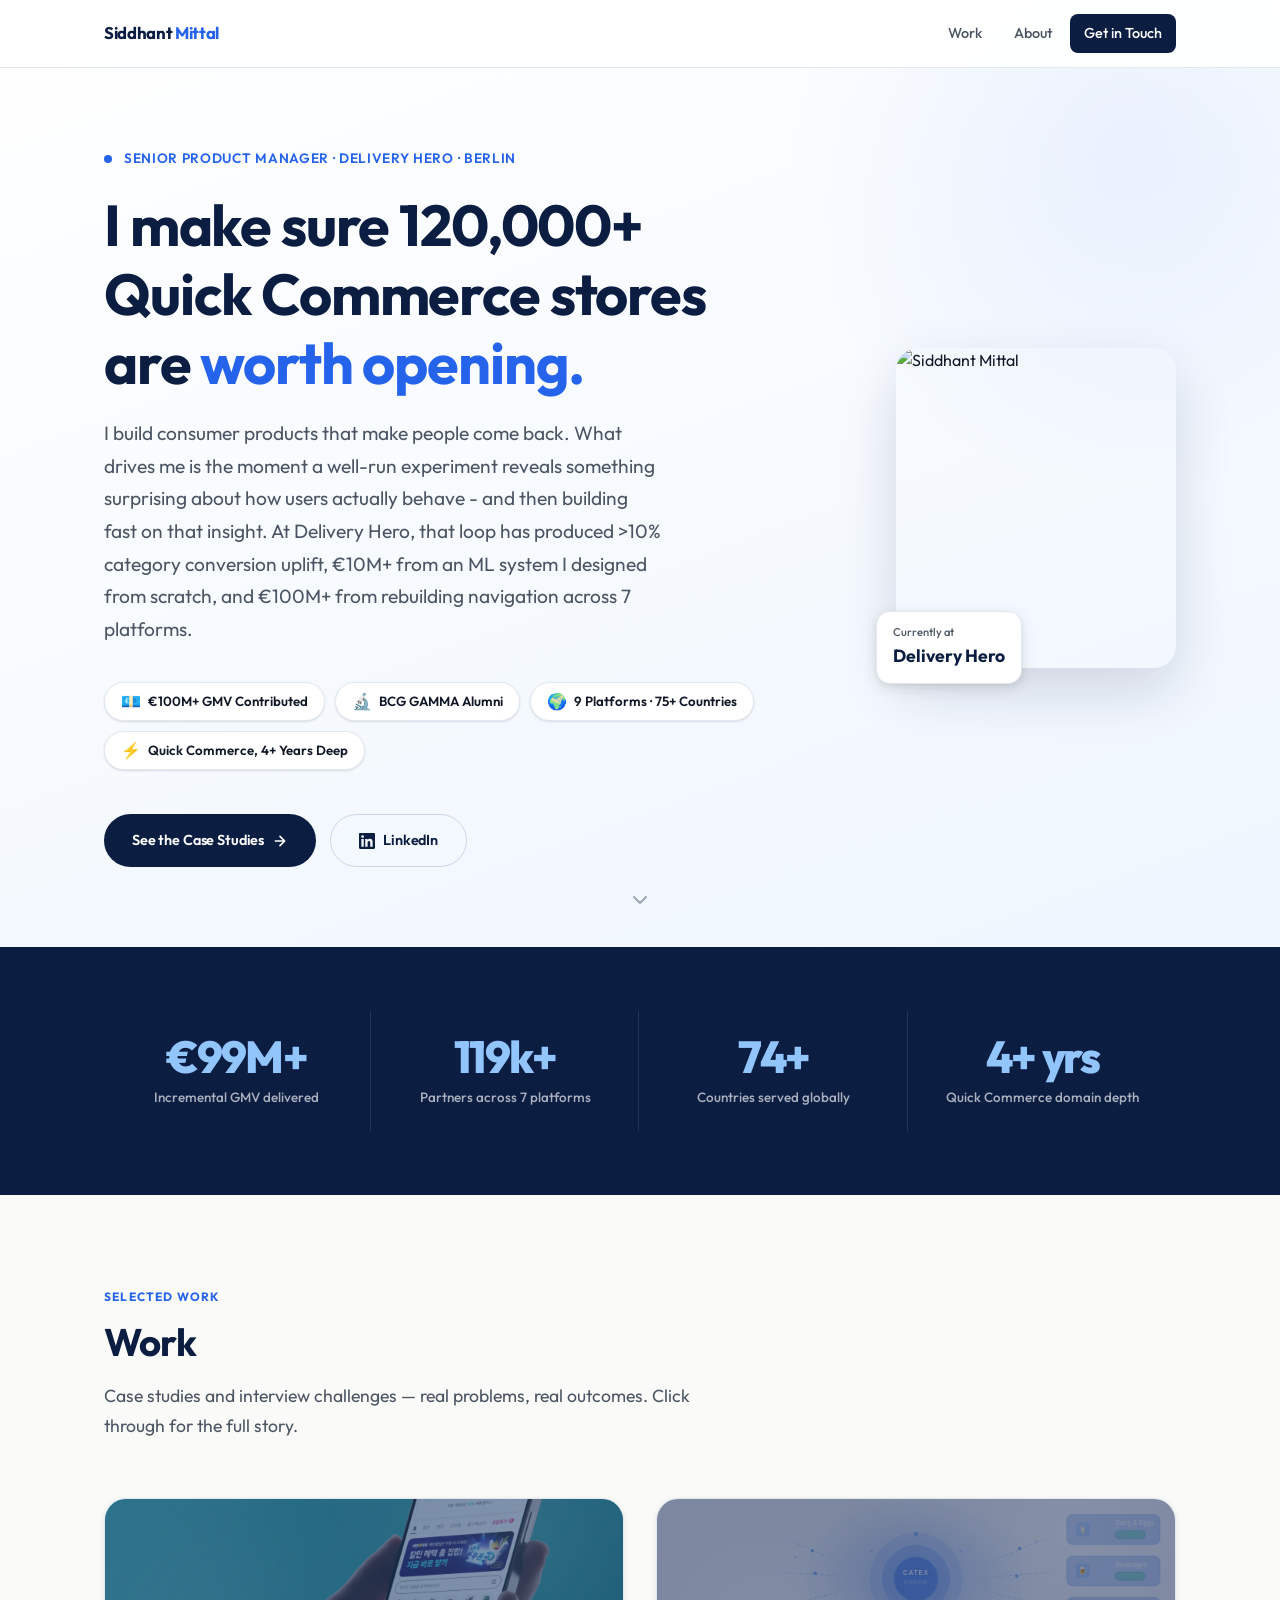
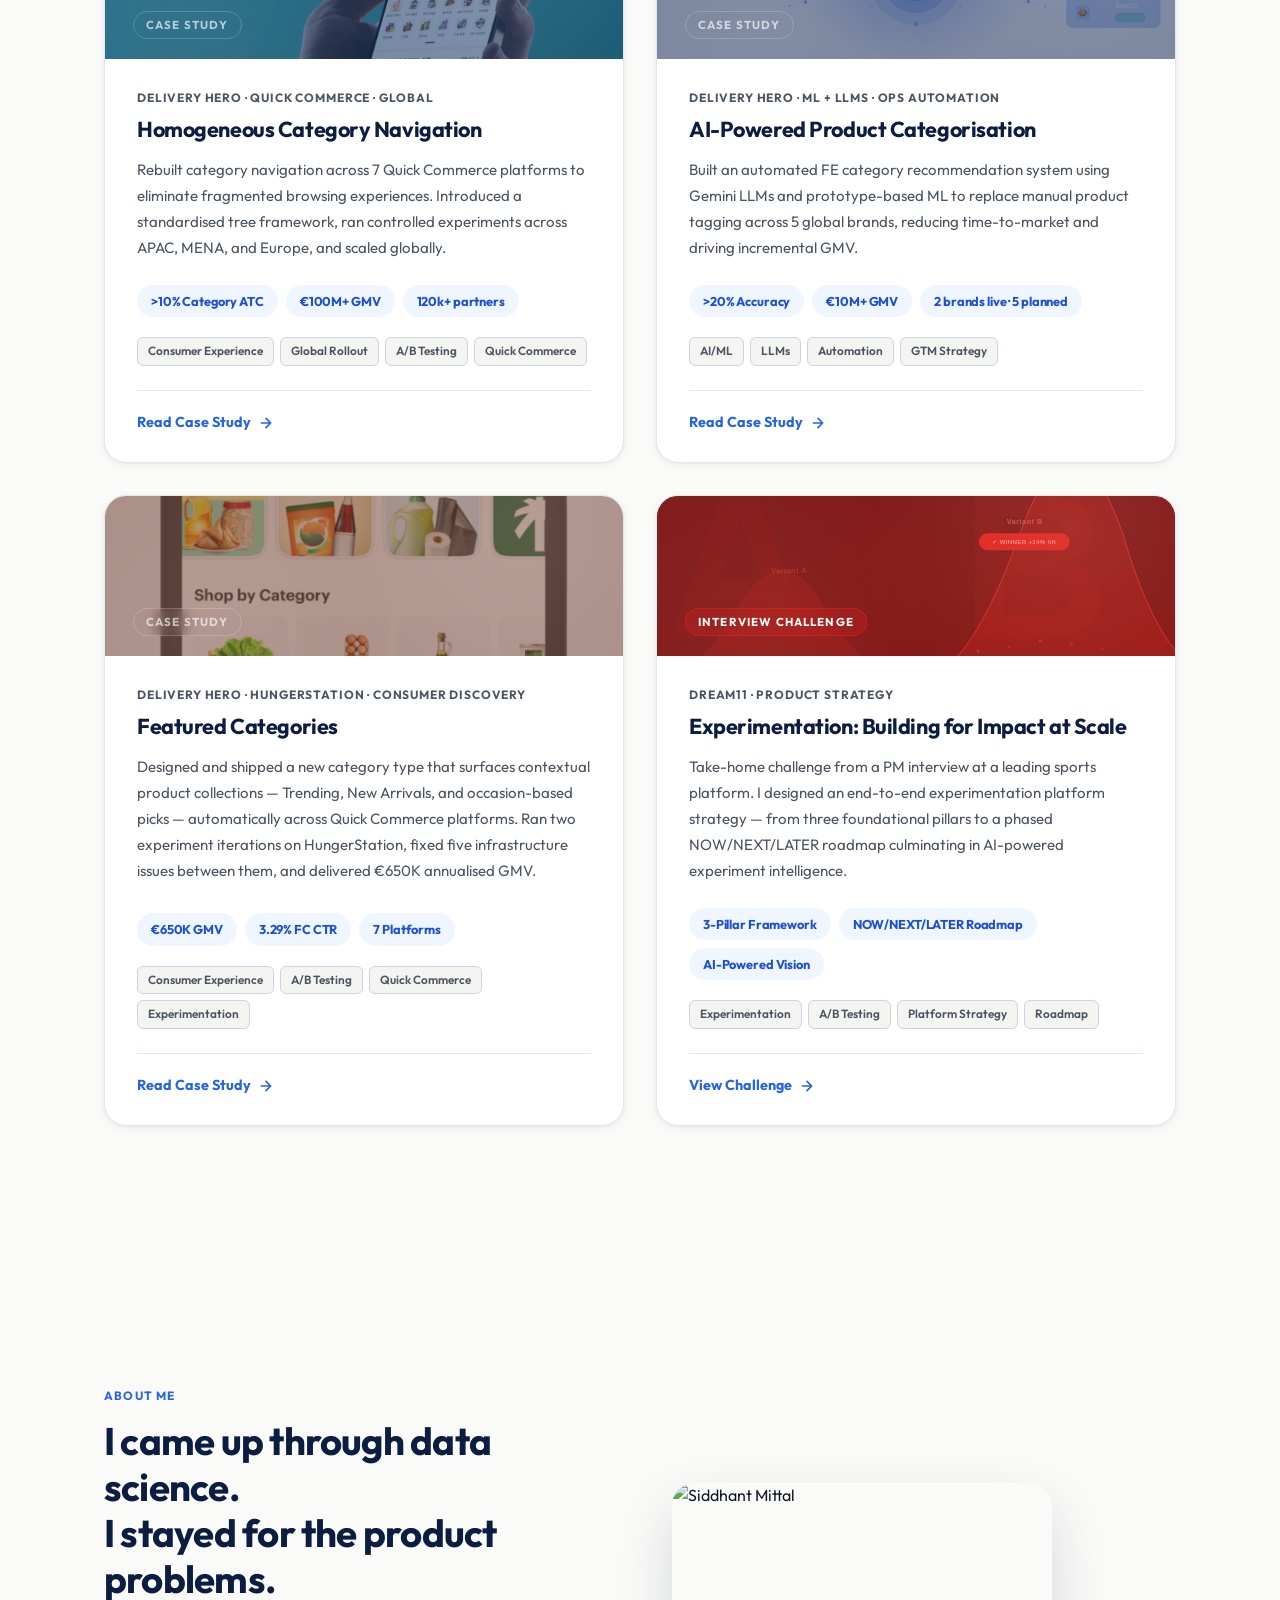
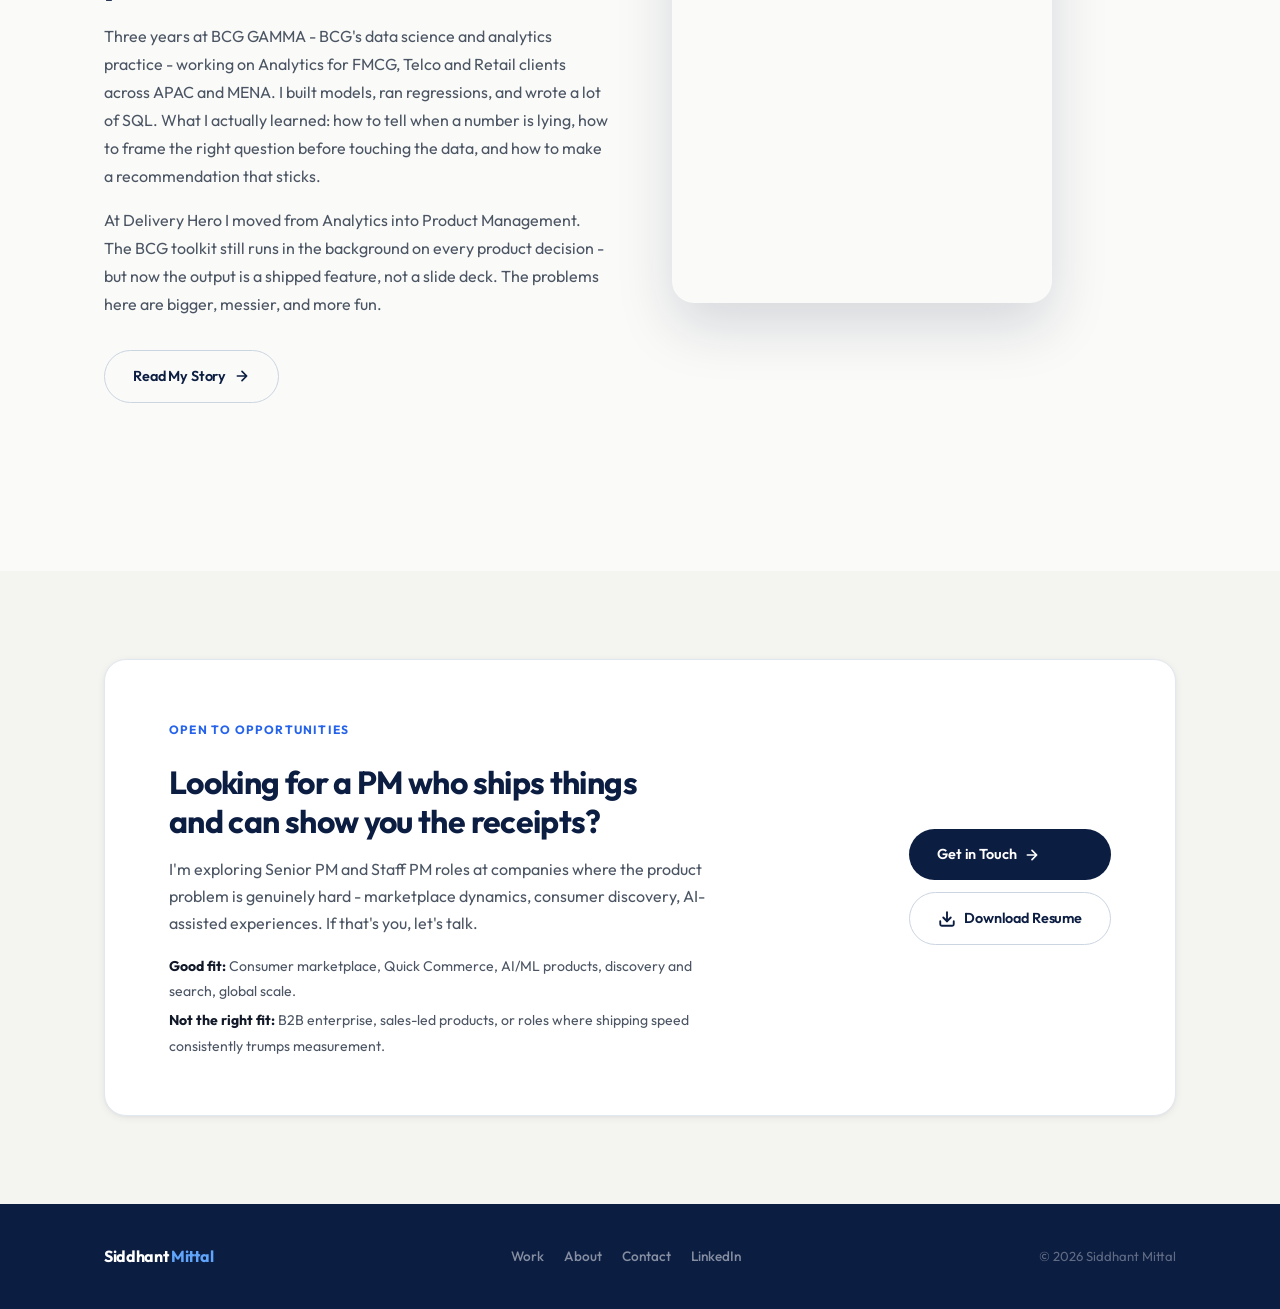
==== commit 26e7700b: "Address friend's portfolio feedback 1. Background: warm gray (#f4f4f0 body, #fafaf8 alt sections) — " ====
--- a/index.html
+++ b/index.html
@@ -112,6 +112,9 @@
         </div>
       </div>
     </div>
+    <a href="#work" class="hero__scroll-hint" aria-label="Scroll to work">
+      <svg width="24" height="24" viewBox="0 0 24 24" fill="none" stroke="currentColor" stroke-width="2" stroke-linecap="round" stroke-linejoin="round" aria-hidden="true"><path d="M6 9l6 6 6-6"/></svg>
+    </a>
   </section>
 
   <!-- ── HIGHLIGHTS STRIP ──────────────────────────────────── -->
--- a/styles.css
+++ b/styles.css
@@ -10,7 +10,7 @@
   --blue-light:  #60a5fa;
   --blue-pale:   #eff6ff;
   --teal:        #0d9488;
-  --bg:          #f8fafc;
+  --bg:          #f4f4f0;
   --white:       #ffffff;
   --text:        #111827;
   --text-muted:  #4b5563;   /* was #64748b — now passes AA at all sizes */
@@ -55,7 +55,7 @@
 /* ── LAYOUT ─────────────────────────────────────────────────── */
 .container { max-width: var(--max-w); margin: 0 auto; padding: 0 24px; }
 .section    { padding: 88px 0; }
-.section--alt { background: var(--white); }
+.section--alt { background: #fafaf8; }
 .section-label {
   display: inline-block;
   font-size: 0.75rem;
@@ -127,6 +127,14 @@
 }
 .nav__links a:hover { color: var(--navy); background: var(--blue-pale); }
 .nav__links a.active { color: var(--blue); }
+.nav__linkedin {
+  display: flex;
+  align-items: center;
+  color: var(--text-muted);
+  transition: color var(--transition);
+}
+.nav__linkedin:hover { color: var(--navy); }
+.nav__linkedin svg { width: 18px; height: 18px; }
 .nav__cta {
   padding: 9px 20px;
   background: var(--navy);
@@ -320,6 +328,22 @@
 }
 .hero__photo-badge-label { font-size: 0.7rem; color: var(--text-muted); font-weight: 500; }
 .hero__photo-badge-value { font-size: 1.1rem; font-weight: 700; color: var(--navy); }
+
+.hero__scroll-hint {
+  position: absolute;
+  bottom: 28px;
+  left: 50%;
+  transform: translateX(-50%);
+  color: var(--text-muted);
+  opacity: 0.5;
+  transition: opacity 0.2s;
+  animation: scroll-bounce 2s ease-in-out infinite;
+}
+.hero__scroll-hint:hover { opacity: 0.9; }
+@keyframes scroll-bounce {
+  0%, 100% { transform: translateX(-50%) translateY(0); }
+  50%       { transform: translateX(-50%) translateY(7px); }
+}
 
 /* ── HIGHLIGHTS STRIP ───────────────────────────────────────── */
 .highlights {
@@ -1334,7 +1358,6 @@
   color: var(--navy);
   text-align: center;
   cursor: default;
-}
 .sdiff-btn {
   display: inline-flex;
   align-items: center;
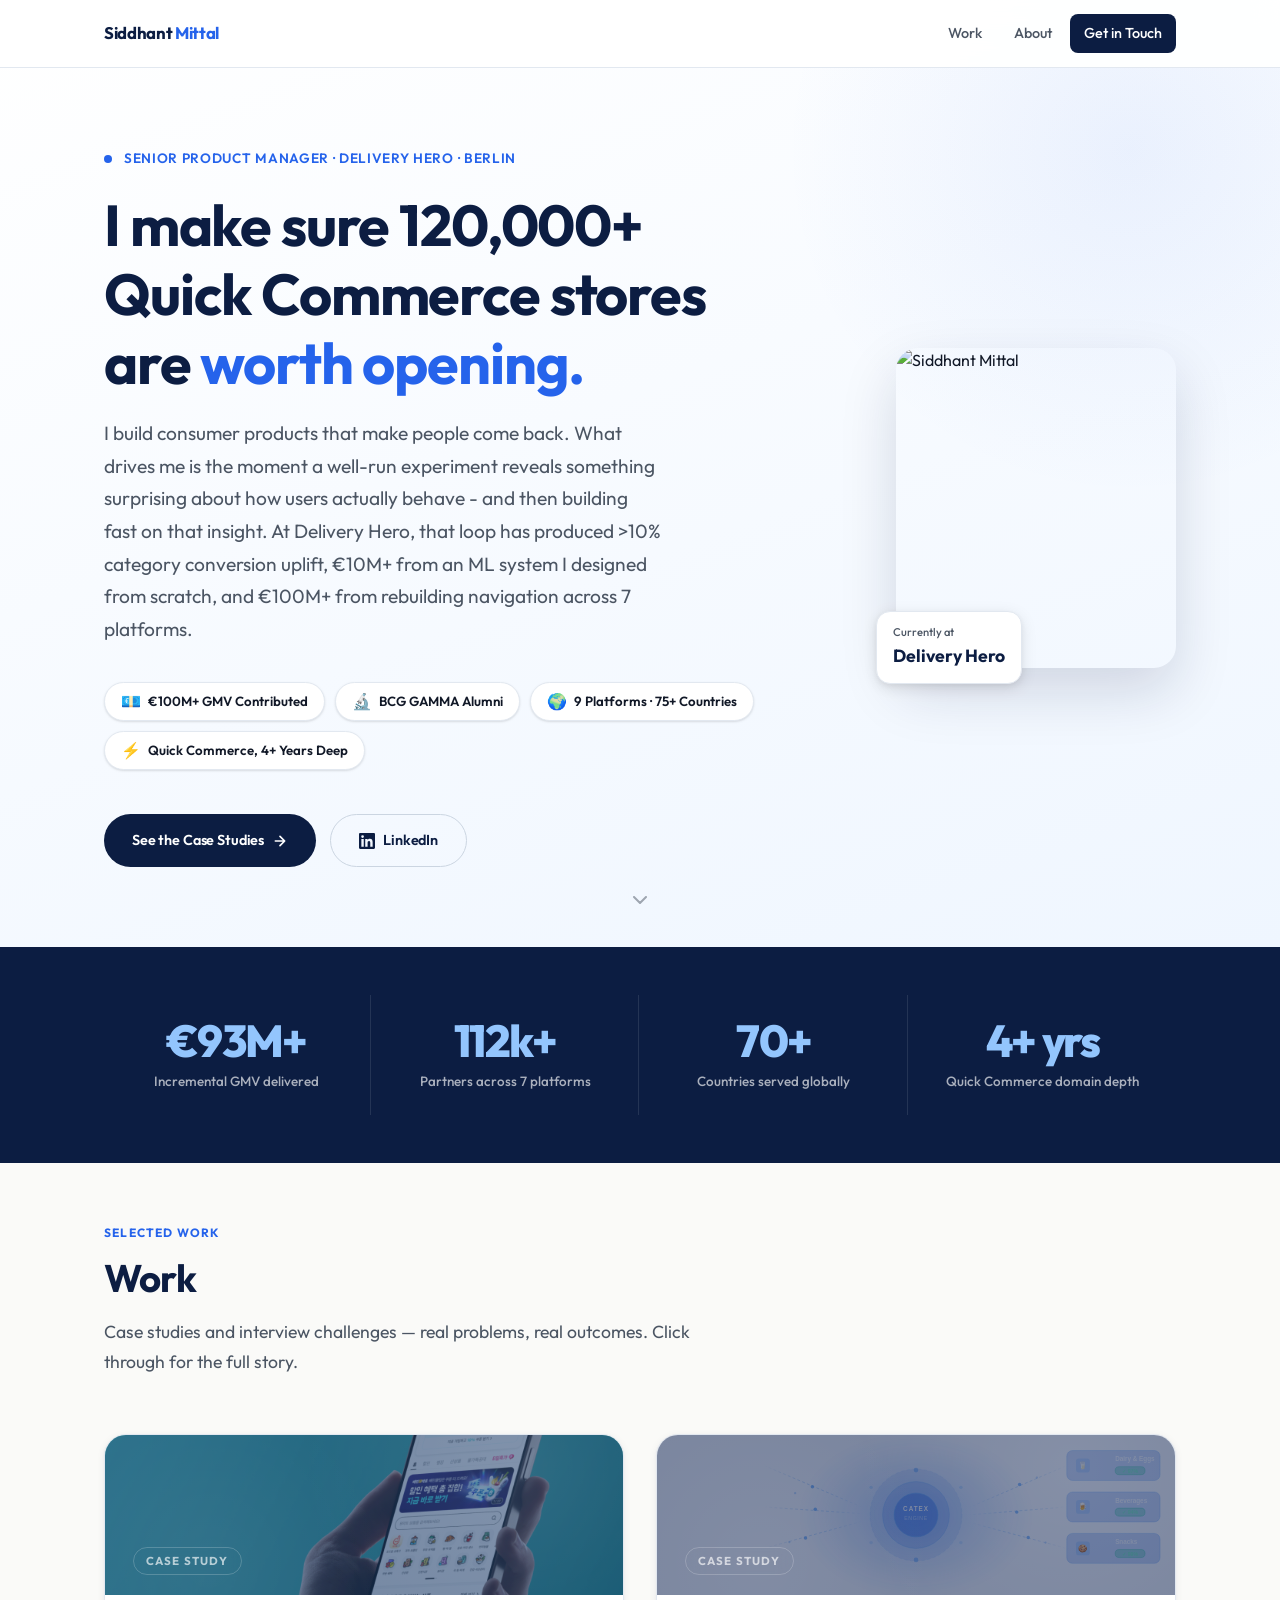
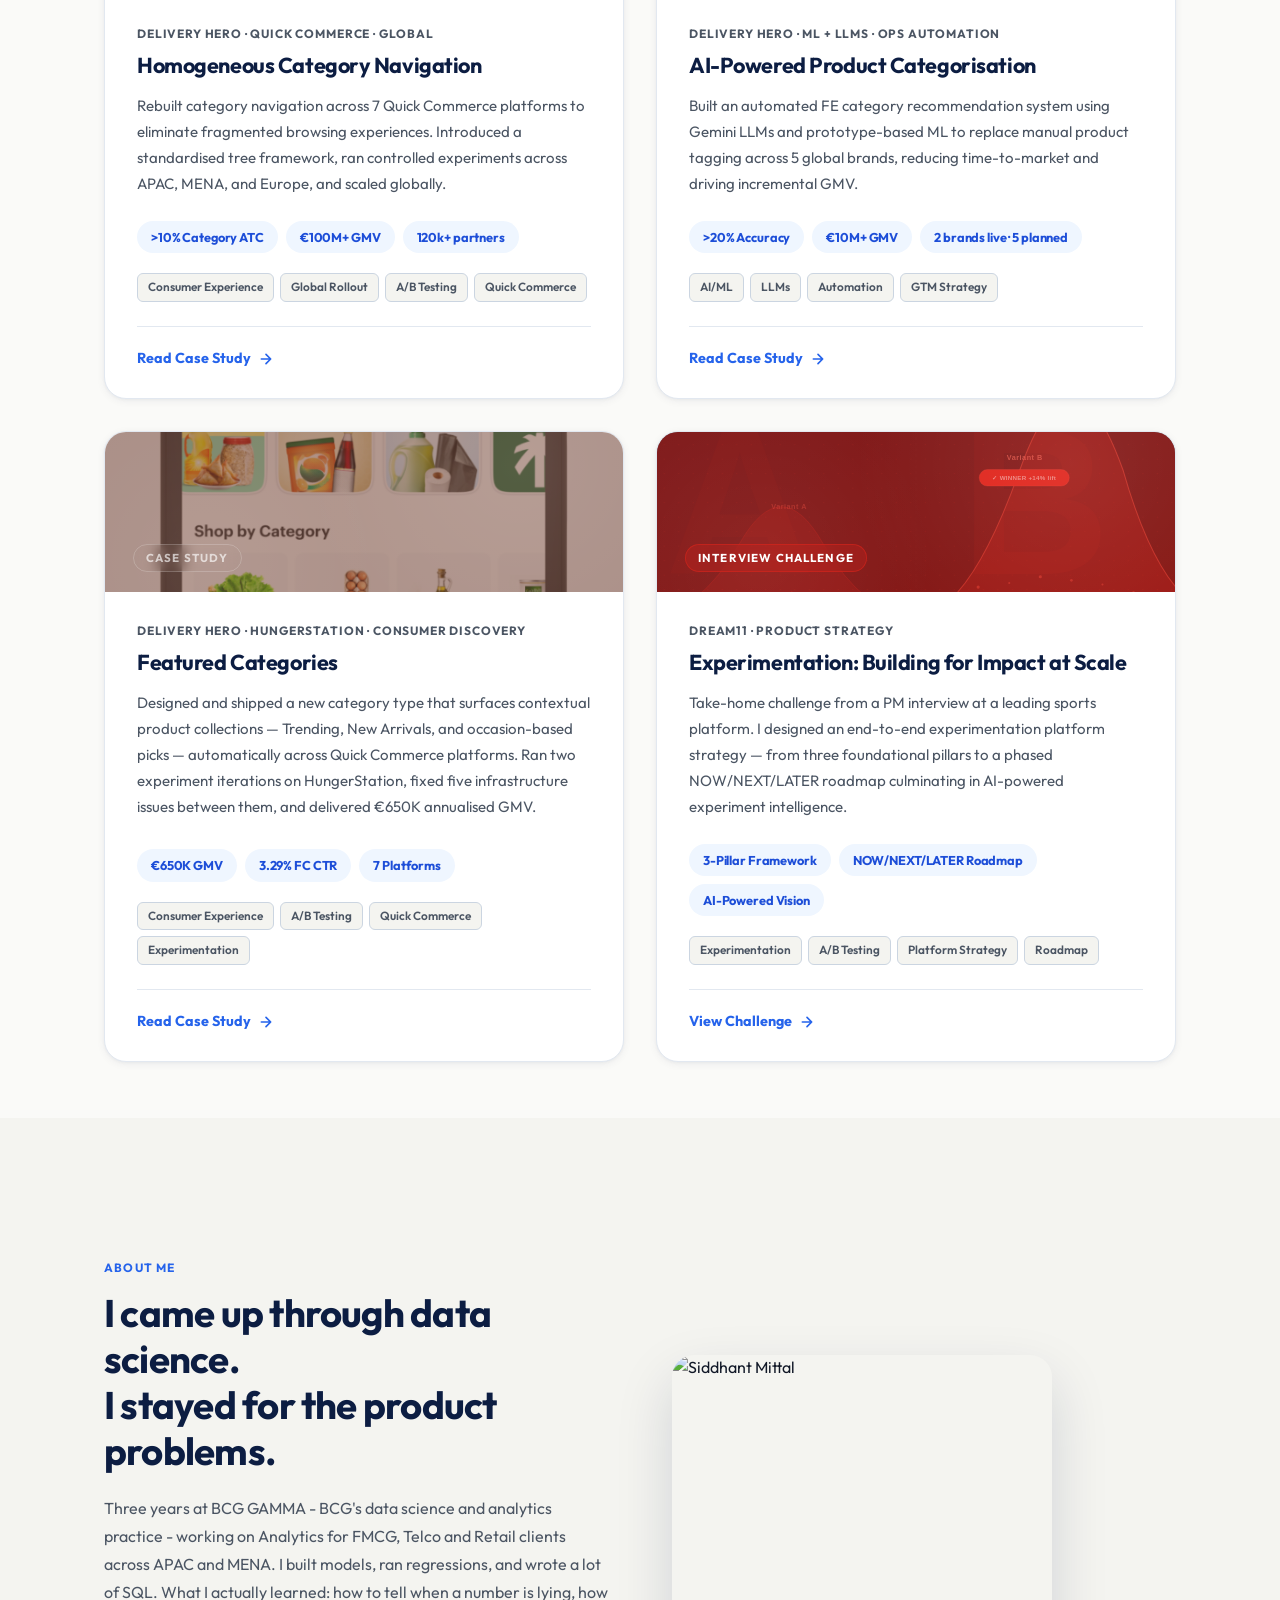
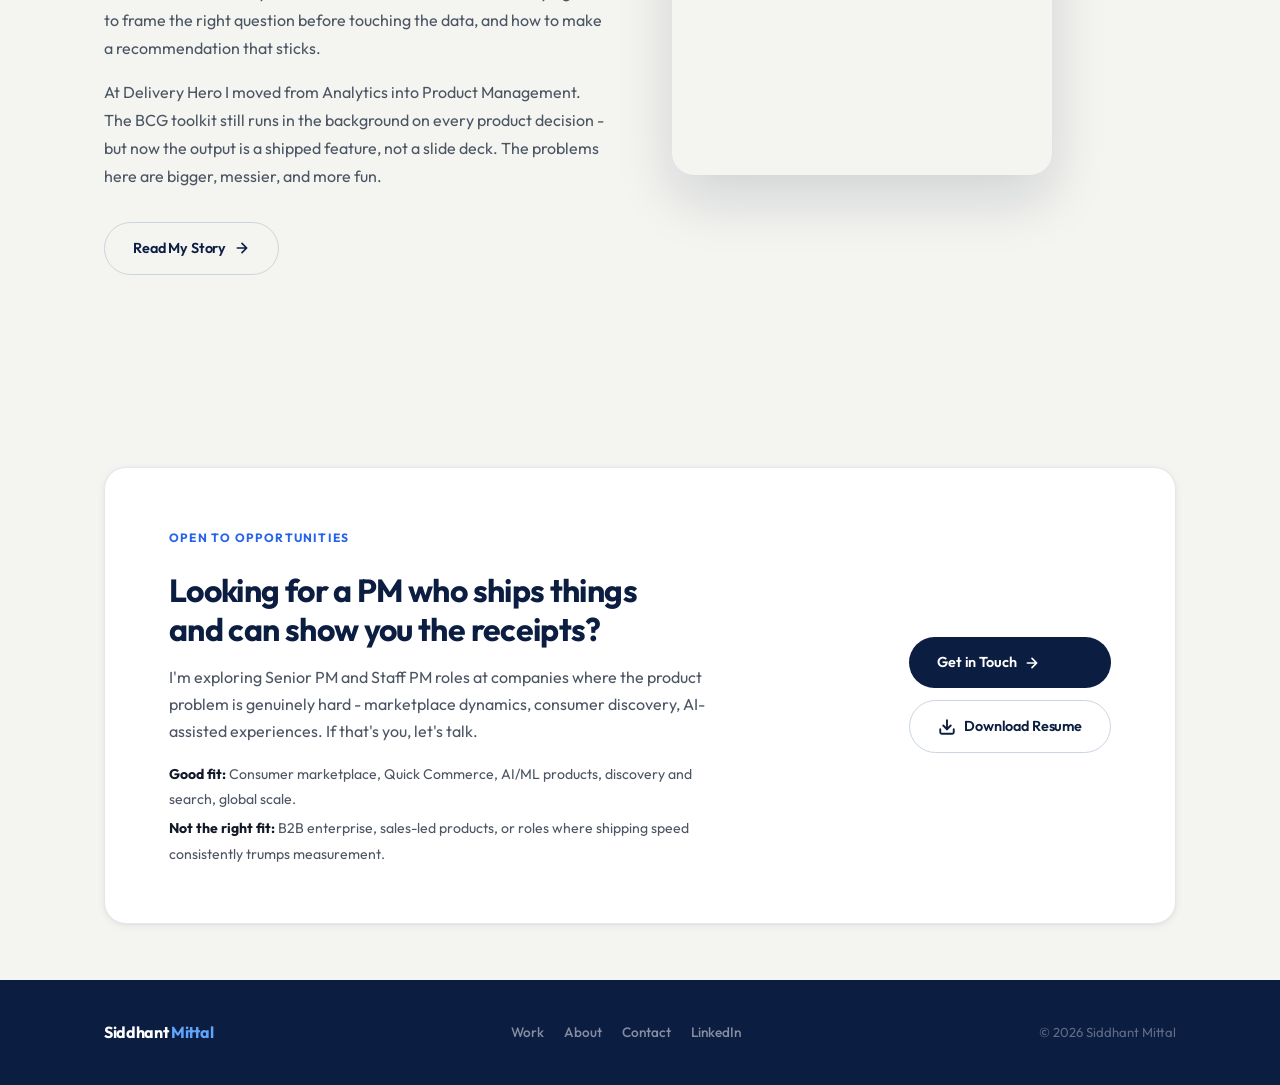
==== commit 8d9a176d: "Fix whitespace between work and about sections - About teaser: remove section--alt so it gets #f4f4f" ====
--- a/index.html
+++ b/index.html
@@ -159,7 +159,7 @@
   </section>
 
   <!-- ── ABOUT TEASER ──────────────────────────────────────── -->
-  <section class="section section--alt" aria-label="About me">
+  <section class="section" aria-label="About me">
     <div class="container">
       <div class="about-teaser">
         <div class="about-teaser__text">
--- a/styles.css
+++ b/styles.css
@@ -54,7 +54,7 @@
 
 /* ── LAYOUT ─────────────────────────────────────────────────── */
 .container { max-width: var(--max-w); margin: 0 auto; padding: 0 24px; }
-.section    { padding: 88px 0; }
+.section    { padding: 56px 0; }
 .section--alt { background: #fafaf8; }
 .section-label {
   display: inline-block;
@@ -163,7 +163,7 @@
 
 /* ── HERO ───────────────────────────────────────────────────── */
 .hero {
-  min-height: 100vh;
+  min-height: 88vh;
   display: flex;
   align-items: center;
   padding-top: var(--nav-h);
@@ -348,7 +348,7 @@
 /* ── HIGHLIGHTS STRIP ───────────────────────────────────────── */
 .highlights {
   background: var(--navy);
-  padding: 64px 0;
+  padding: 48px 0;
 }
 .highlights__grid {
   max-width: var(--max-w);
@@ -1543,7 +1543,7 @@
   }
   .nav__links.open a { padding: 12px 8px; border-bottom: 1px solid var(--border); }
   .nav__hamburger { display: flex; }
-  .section { padding: 64px 0; }
+  .section { padding: 48px 0; }
   .highlights__grid { grid-template-columns: repeat(2, 1fr); }
   .hero__inner { padding: 60px 24px; }
   .cs-hero { padding: calc(var(--nav-h) + 40px) 0 56px; }
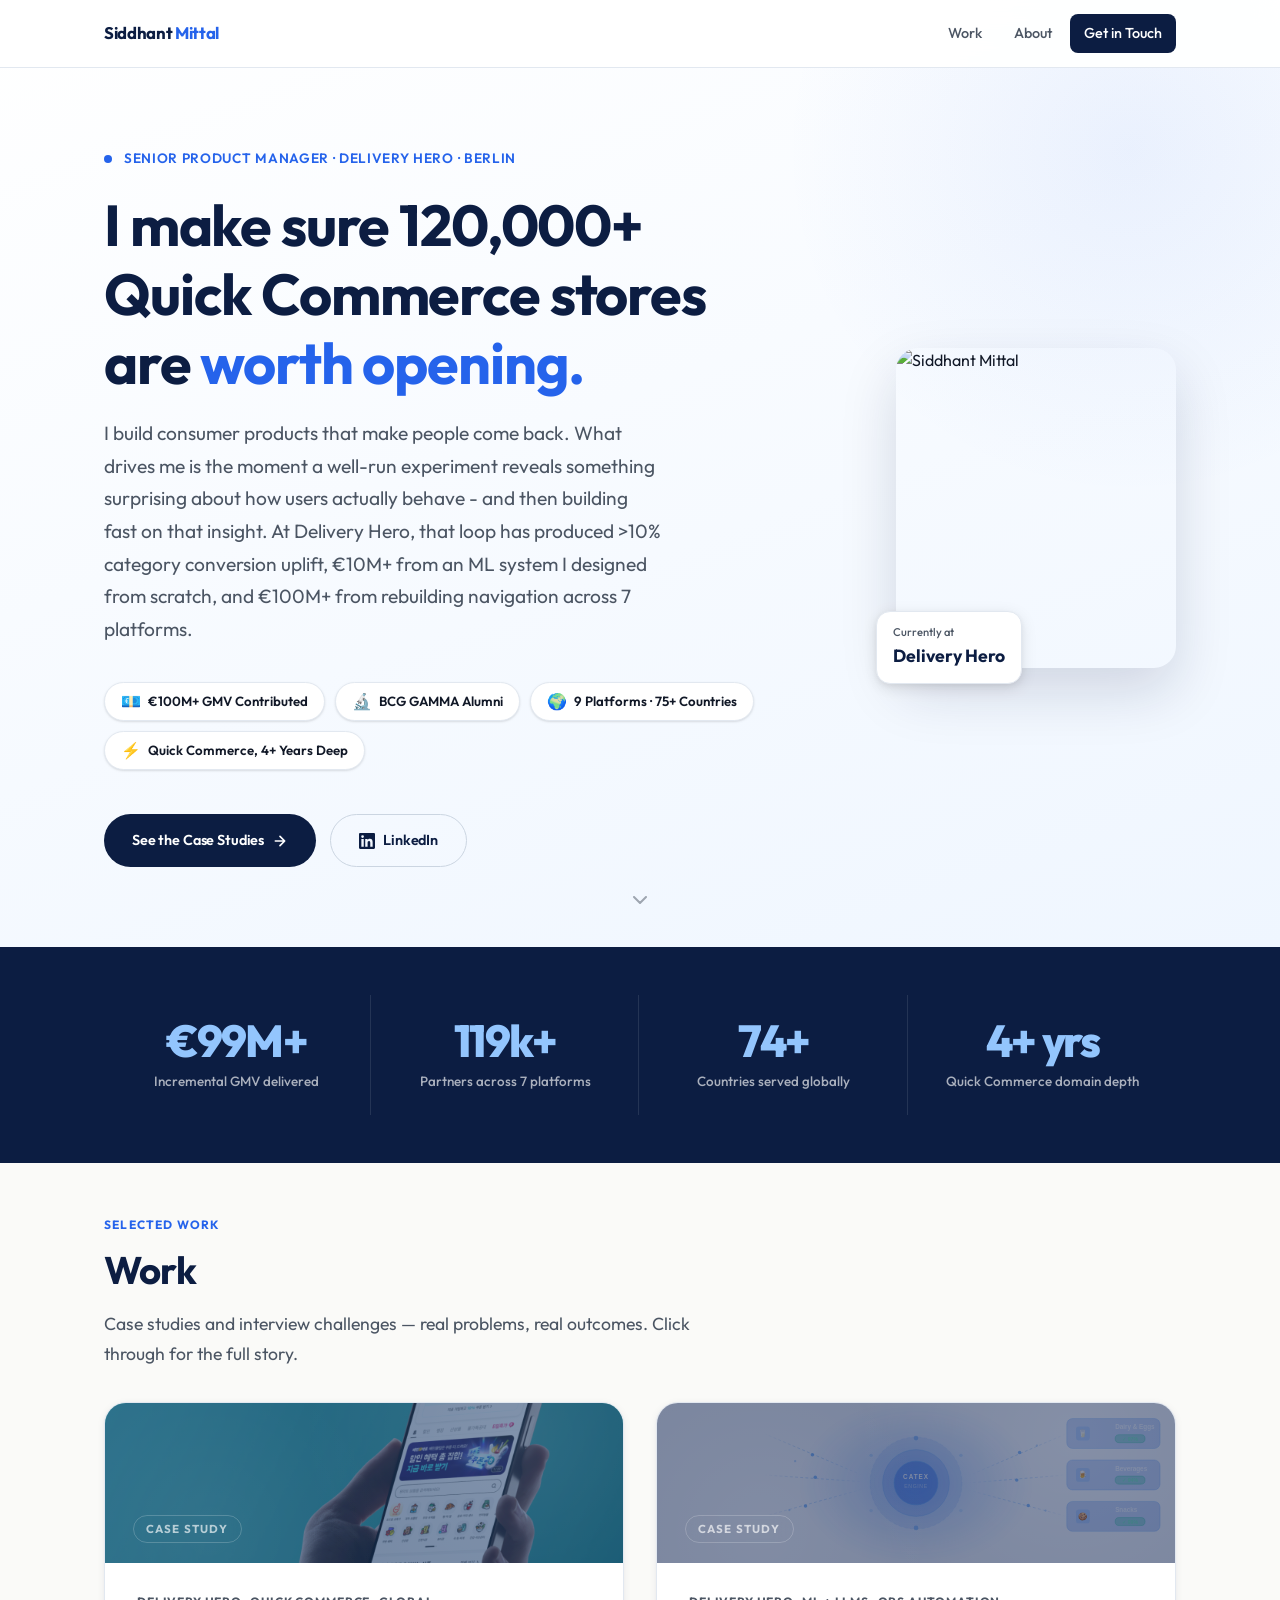
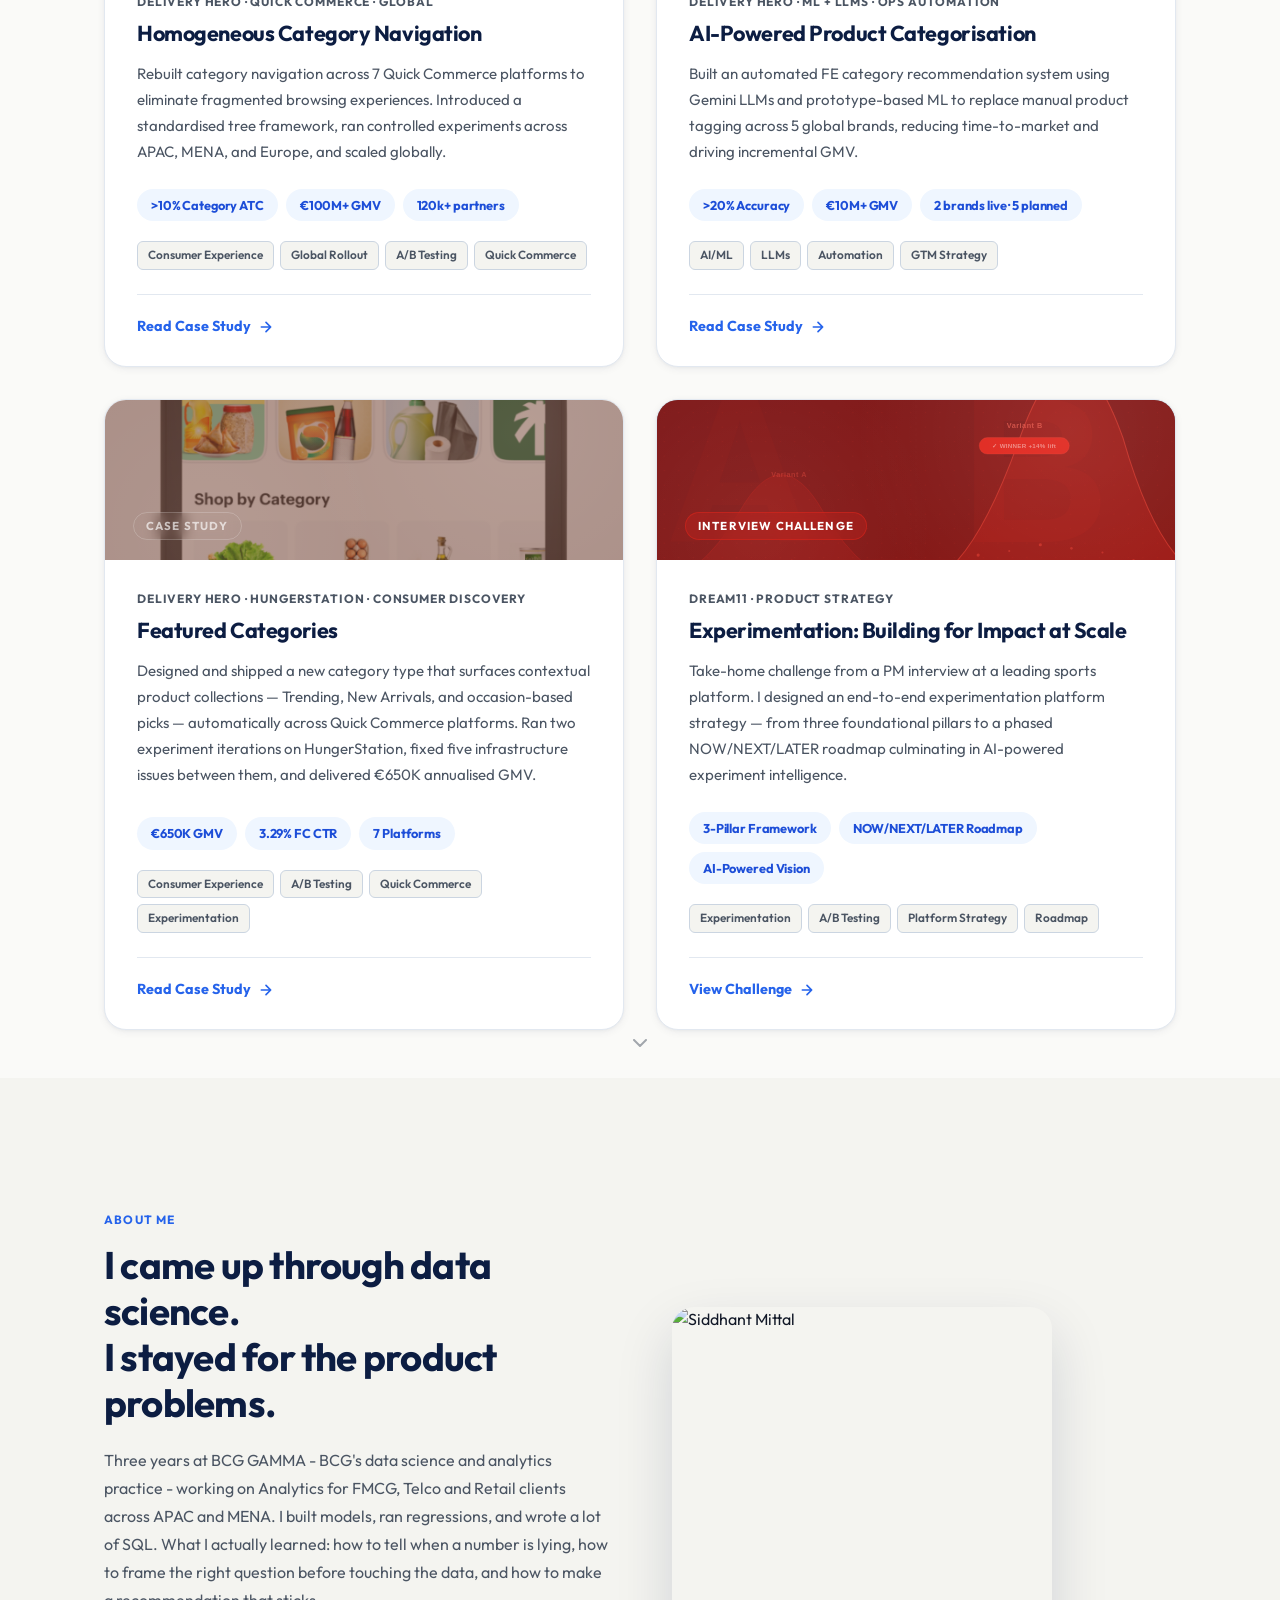
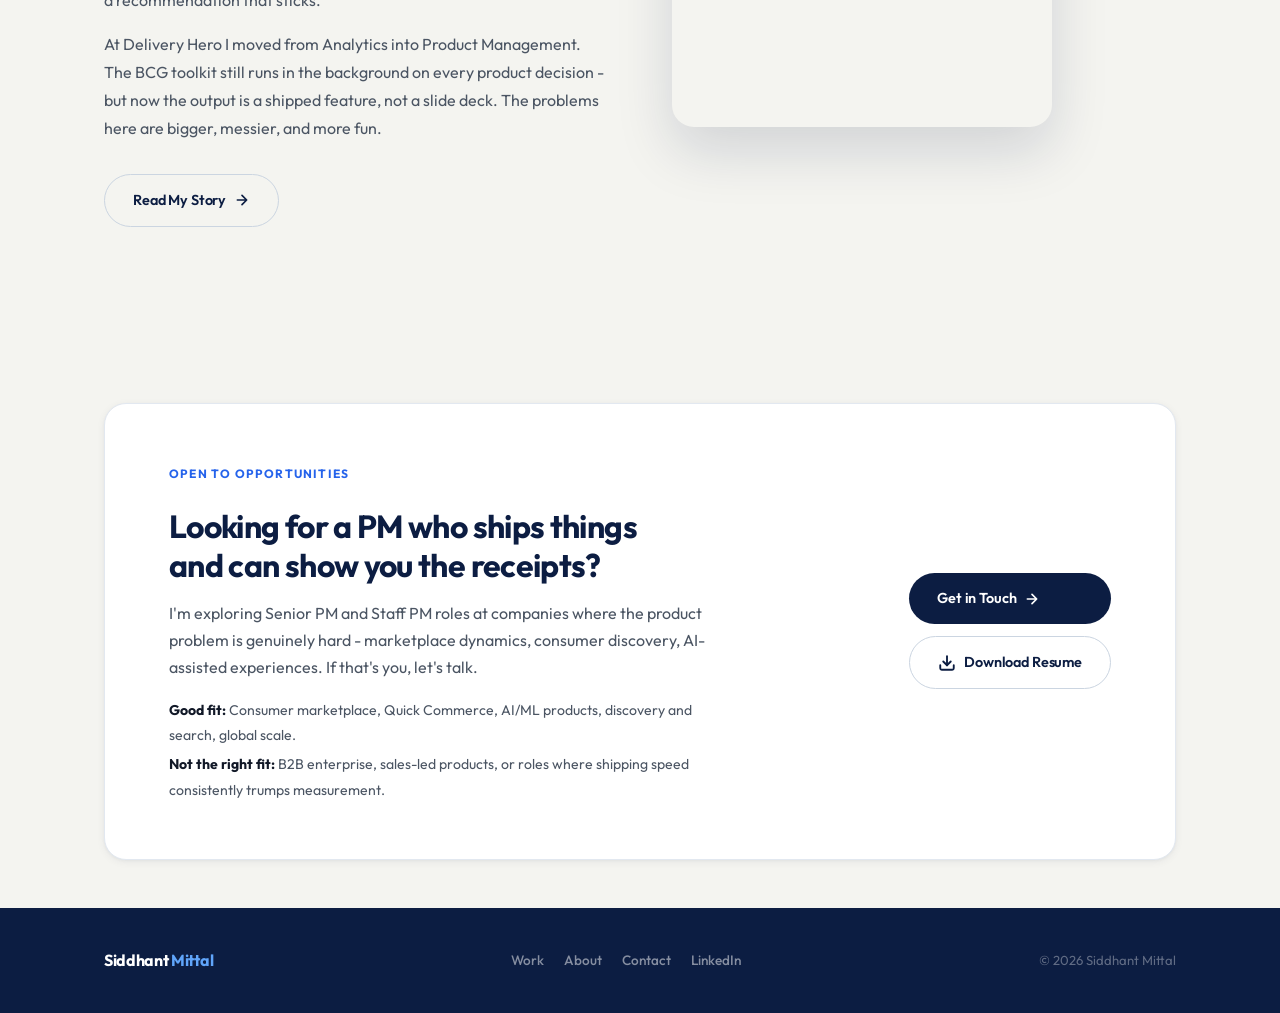
==== commit c0f22854: "Tighten gap between work and about sections, add scroll arrow - cards-grid margin-top: 56px → 32px -" ====
--- a/index.html
+++ b/index.html
@@ -140,7 +140,7 @@
   </div>
 
   <!-- ── FEATURED WORK ─────────────────────────────────────── -->
-  <section class="section section--alt" id="work" aria-label="Featured work">
+  <section class="section section--alt" id="work" aria-label="Featured work" style="position:relative;">
     <div class="container">
       <span class="section-label fade-up">Selected Work</span>
       <h2 class="section-title fade-up">Work</h2>
@@ -156,10 +156,13 @@
         aria-live="polite"
       ></div>
     </div>
+    <a href="#about" class="hero__scroll-hint" aria-label="Scroll to about" style="bottom:16px;">
+      <svg width="24" height="24" viewBox="0 0 24 24" fill="none" stroke="currentColor" stroke-width="2" stroke-linecap="round" stroke-linejoin="round" aria-hidden="true"><path d="M6 9l6 6 6-6"/></svg>
+    </a>
   </section>
 
   <!-- ── ABOUT TEASER ──────────────────────────────────────── -->
-  <section class="section" aria-label="About me">
+  <section class="section" id="about" aria-label="About me">
     <div class="container">
       <div class="about-teaser">
         <div class="about-teaser__text">
--- a/styles.css
+++ b/styles.css
@@ -54,7 +54,7 @@
 
 /* ── LAYOUT ─────────────────────────────────────────────────── */
 .container { max-width: var(--max-w); margin: 0 auto; padding: 0 24px; }
-.section    { padding: 56px 0; }
+.section    { padding: 48px 0; }
 .section--alt { background: #fafaf8; }
 .section-label {
   display: inline-block;
@@ -386,7 +386,7 @@
   display: grid;
   grid-template-columns: repeat(auto-fill, minmax(480px, 1fr));
   gap: 32px;
-  margin-top: 56px;
+  margin-top: 32px;
 }
 .card {
   background: var(--white);
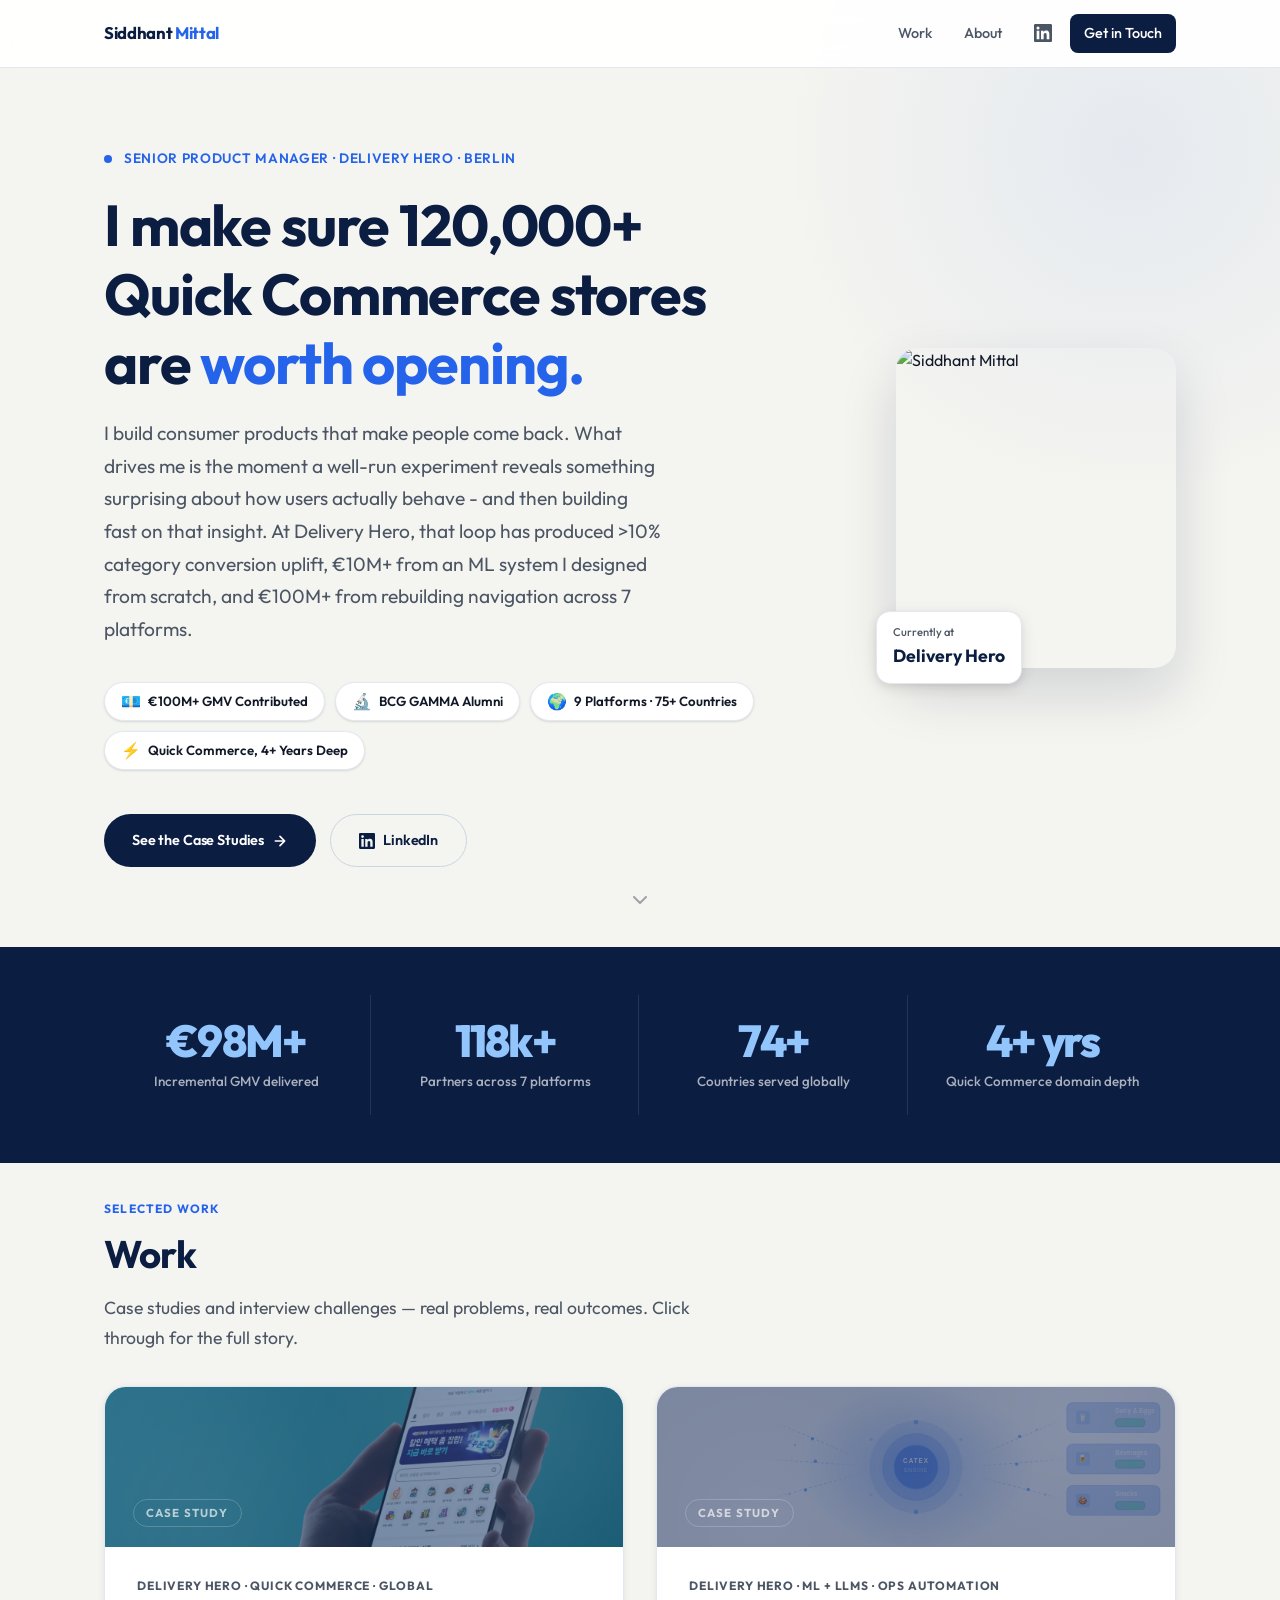
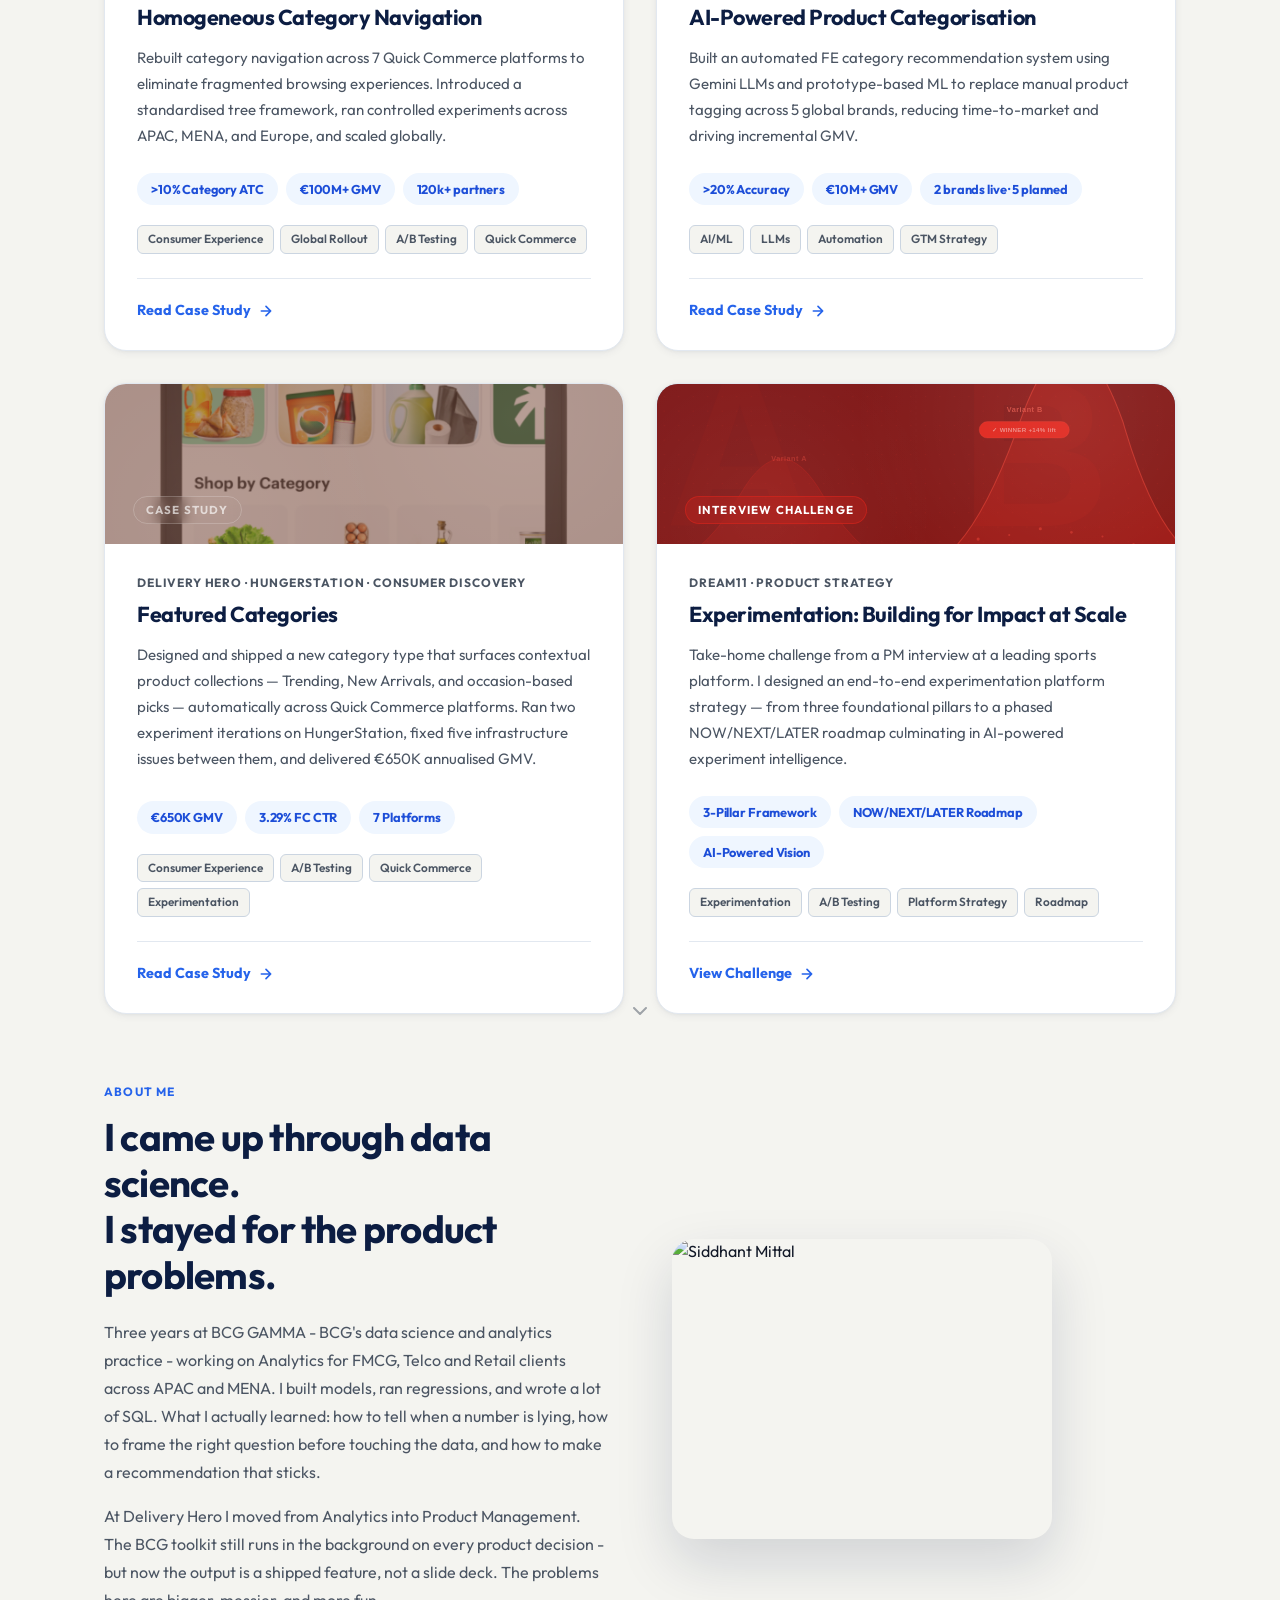
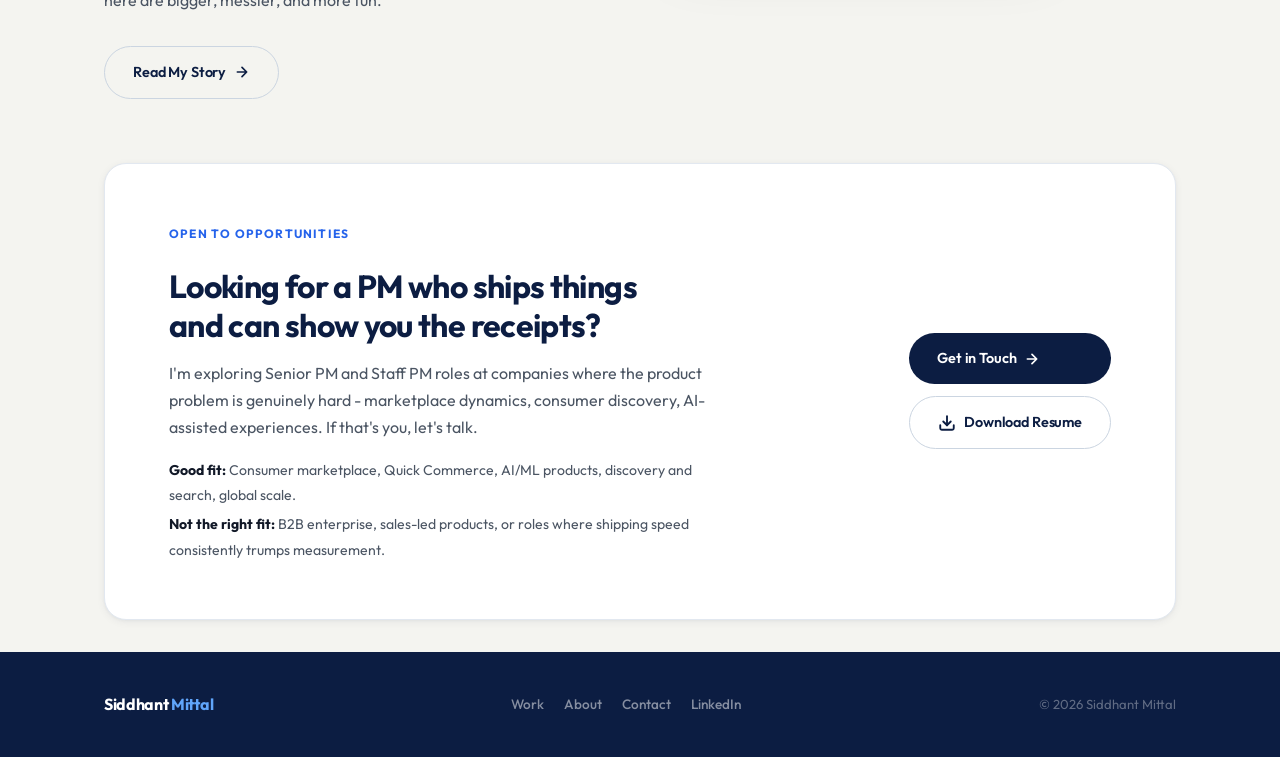
==== commit 8b24fd21: "Add LinkedIn icon to homepage and contact page nav Was missing from index.html and contact.html — al" ====
--- a/index.html
+++ b/index.html
@@ -46,6 +46,7 @@
         <a href="index.html#work" role="listitem">Work</a>
 
         <a href="about.html" role="listitem">About</a>
+        <a href="https://www.linkedin.com/in/siddhant-mittal-5813b082/" target="_blank" rel="noopener noreferrer" class="nav__linkedin" aria-label="LinkedIn"><svg viewBox="0 0 24 24" fill="currentColor" aria-hidden="true"><path d="M20.447 20.452h-3.554v-5.569c0-1.328-.027-3.037-1.852-3.037-1.853 0-2.136 1.445-2.136 2.939v5.667H9.351V9h3.414v1.561h.046c.477-.9 1.637-1.85 3.37-1.85 3.601 0 4.267 2.37 4.267 5.455v6.286zM5.337 7.433a2.062 2.062 0 01-2.063-2.065 2.064 2.064 0 112.063 2.065zm1.782 13.019H3.555V9h3.564v11.452zM22.225 0H1.771C.792 0 0 .774 0 1.729v20.542C0 23.227.792 24 1.771 24h20.451C23.2 24 24 23.227 24 22.271V1.729C24 .774 23.2 0 22.222 0h.003z"/></svg></a>
         <a href="contact.html" class="nav__cta" role="listitem">Get in Touch</a>
       </div>
       <button class="nav__hamburger" aria-label="Toggle menu" aria-expanded="false">
--- a/styles.css
+++ b/styles.css
@@ -32,13 +32,14 @@
 
 /* ── RESET ──────────────────────────────────────────────────── */
 *, *::before, *::after { box-sizing: border-box; margin: 0; padding: 0; }
-html { scroll-behavior: smooth; font-size: 16px; }
+html { scroll-behavior: smooth; font-size: 16px; overflow-x: hidden; }
 body {
   font-family: var(--font);
   background: var(--bg);
   color: var(--text);
   line-height: 1.6;
   -webkit-font-smoothing: antialiased;
+  overflow-x: hidden;
 }
 img { max-width: 100%; display: block; }
 a { color: inherit; text-decoration: none; }
@@ -54,8 +55,8 @@
 
 /* ── LAYOUT ─────────────────────────────────────────────────── */
 .container { max-width: var(--max-w); margin: 0 auto; padding: 0 24px; }
-.section    { padding: 48px 0; }
-.section--alt { background: #fafaf8; }
+.section    { padding: 32px 0; }
+.section--alt { background: #f4f4f0; }
 .section-label {
   display: inline-block;
   font-size: 0.75rem;
@@ -142,6 +143,7 @@
   border-radius: 100px;
   font-size: 0.875rem;
   font-weight: 600;
+  white-space: nowrap;
   transition: background var(--transition), transform var(--transition);
 }
 .nav__cta:hover { background: var(--blue) !important; color: var(--white) !important; transform: translateY(-1px); }
@@ -167,7 +169,7 @@
   display: flex;
   align-items: center;
   padding-top: var(--nav-h);
-  background: linear-gradient(160deg, var(--white) 0%, var(--blue-pale) 100%);
+  background: #f4f4f0;
   position: relative;
   overflow: hidden;
 }
@@ -569,14 +571,13 @@
   grid-template-columns: 1fr 1fr;
   gap: 64px;
   align-items: center;
-  padding: 80px 0;
 }
 .about-teaser__text h2 { color: var(--navy); margin-bottom: 20px; }
 .about-teaser__text p { margin-bottom: 16px; }
 .about-teaser__photo {
   width: 100%;
   max-width: 380px;
-  height: 420px;
+  height: 300px;
   object-fit: cover;
   object-position: center top;
   border-radius: var(--radius-lg);
@@ -934,7 +935,7 @@
 
 /* ── ABOUT PAGE ─────────────────────────────────────────────── */
 .about-hero {
-  background: linear-gradient(160deg, var(--white) 0%, var(--blue-pale) 100%);
+  background: #f4f4f0;
   padding: calc(var(--nav-h) + 64px) 0 72px;
 }
 .about-hero__inner {
@@ -1116,7 +1117,7 @@
   min-height: 100vh;
   display: flex;
   align-items: center;
-  background: linear-gradient(160deg, var(--white) 0%, var(--blue-pale) 100%);
+  background: #f4f4f0;
   padding-top: var(--nav-h);
 }
 .contact-inner {
@@ -1203,7 +1204,7 @@
 }
 
 /* ── HIRING CTA ─────────────────────────────────────────────── */
-.hiring-cta { background: var(--bg-alt); }
+.hiring-cta { background: #f4f4f0; }
 .hiring-cta__inner {
   display: grid;
   grid-template-columns: 1fr auto;
@@ -1358,6 +1359,7 @@
   color: var(--navy);
   text-align: center;
   cursor: default;
+}
 .sdiff-btn {
   display: inline-flex;
   align-items: center;
@@ -1527,8 +1529,8 @@
   .sdiff-cards { flex-direction: column; }
   .sdiff-card { min-width: unset; }
 }
-@media (max-width: 640px) {
-  .nav__links { display: none; }
+@media (max-width: 768px) {
+  .nav__links { display: none !important; }
   .nav__links.open {
     display: flex;
     flex-direction: column;
@@ -1543,8 +1545,10 @@
   }
   .nav__links.open a { padding: 12px 8px; border-bottom: 1px solid var(--border); }
   .nav__hamburger { display: flex; }
-  .section { padding: 48px 0; }
+  .section { padding: 40px 0; }
   .highlights__grid { grid-template-columns: repeat(2, 1fr); }
-  .hero__inner { padding: 60px 24px; }
-  .cs-hero { padding: calc(var(--nav-h) + 40px) 0 56px; }
-}
+  .hero__inner { padding: 48px 20px; }
+  .cs-hero { padding: calc(var(--nav-h) + 40px) 0 48px; }
+  .hero__photo-wrap { display: none; }
+  .hero__title { font-size: clamp(2rem, 8vw, 2.8rem); }
+}
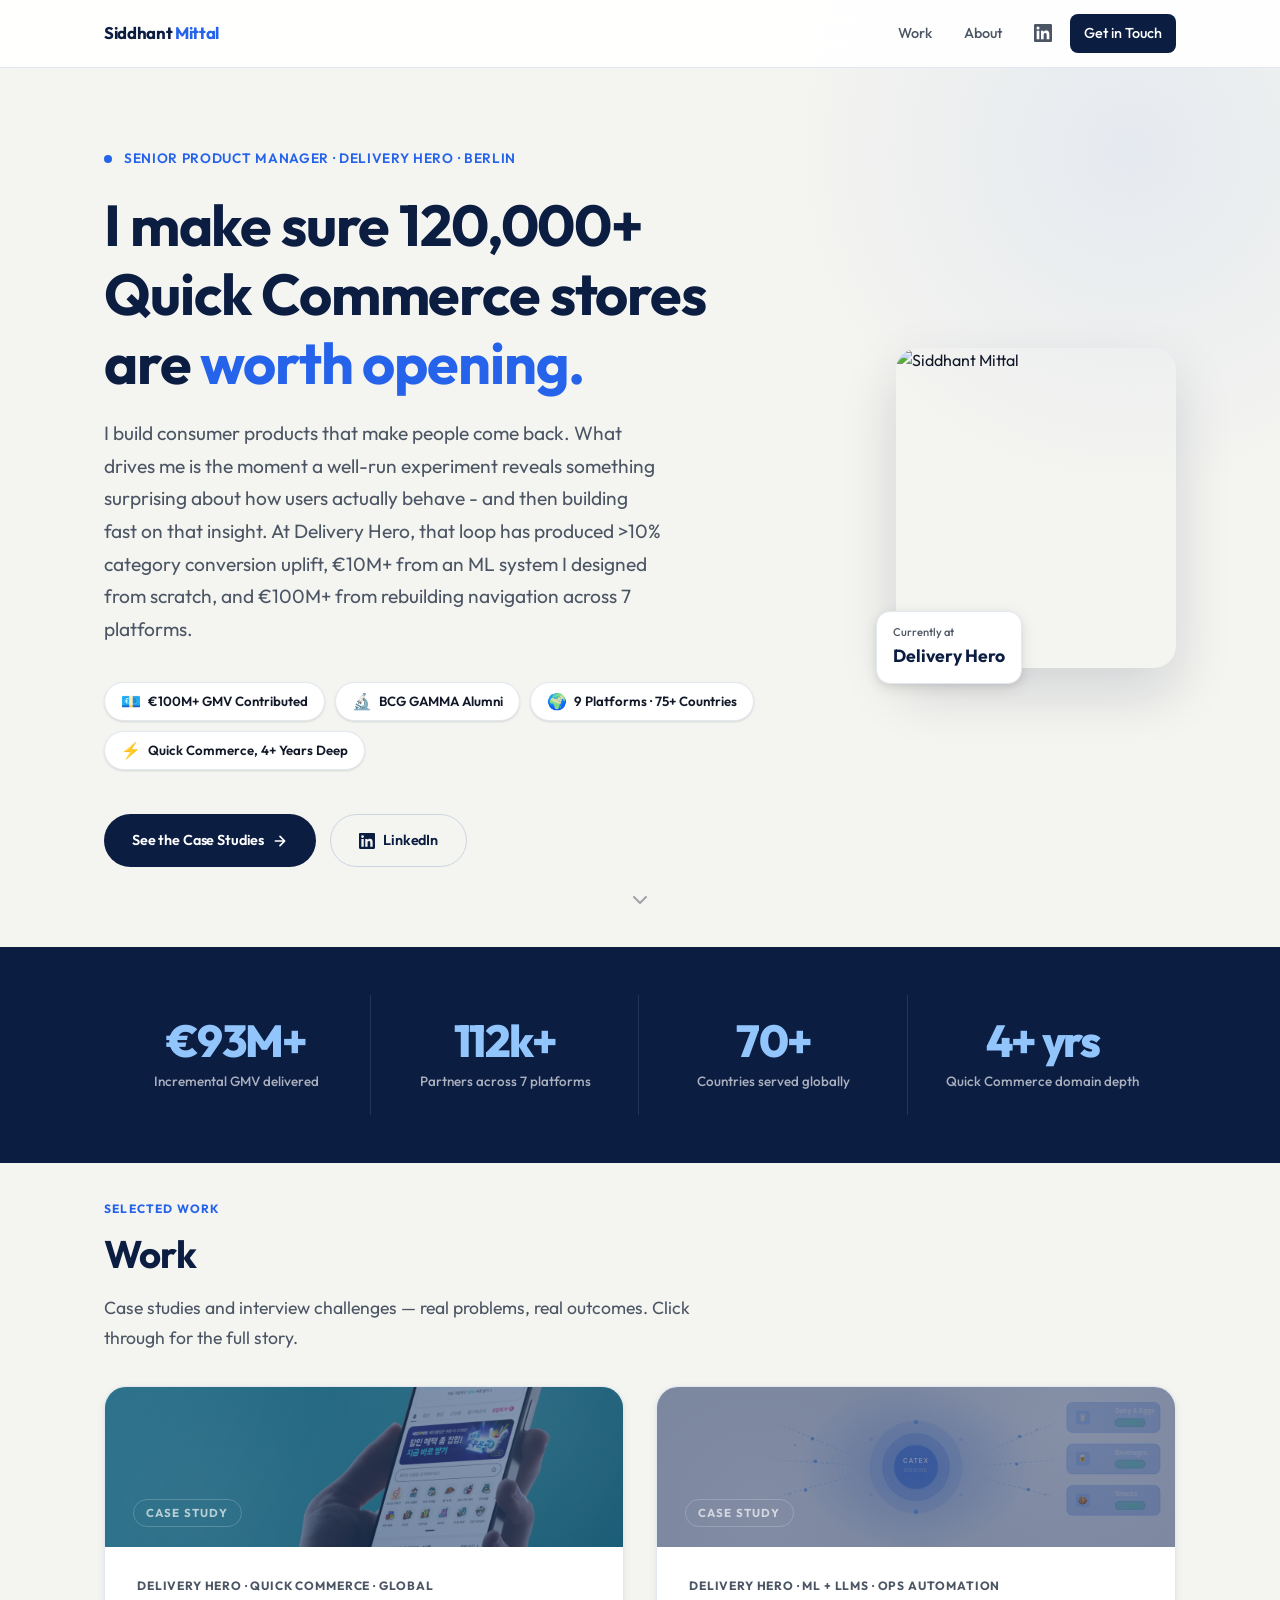
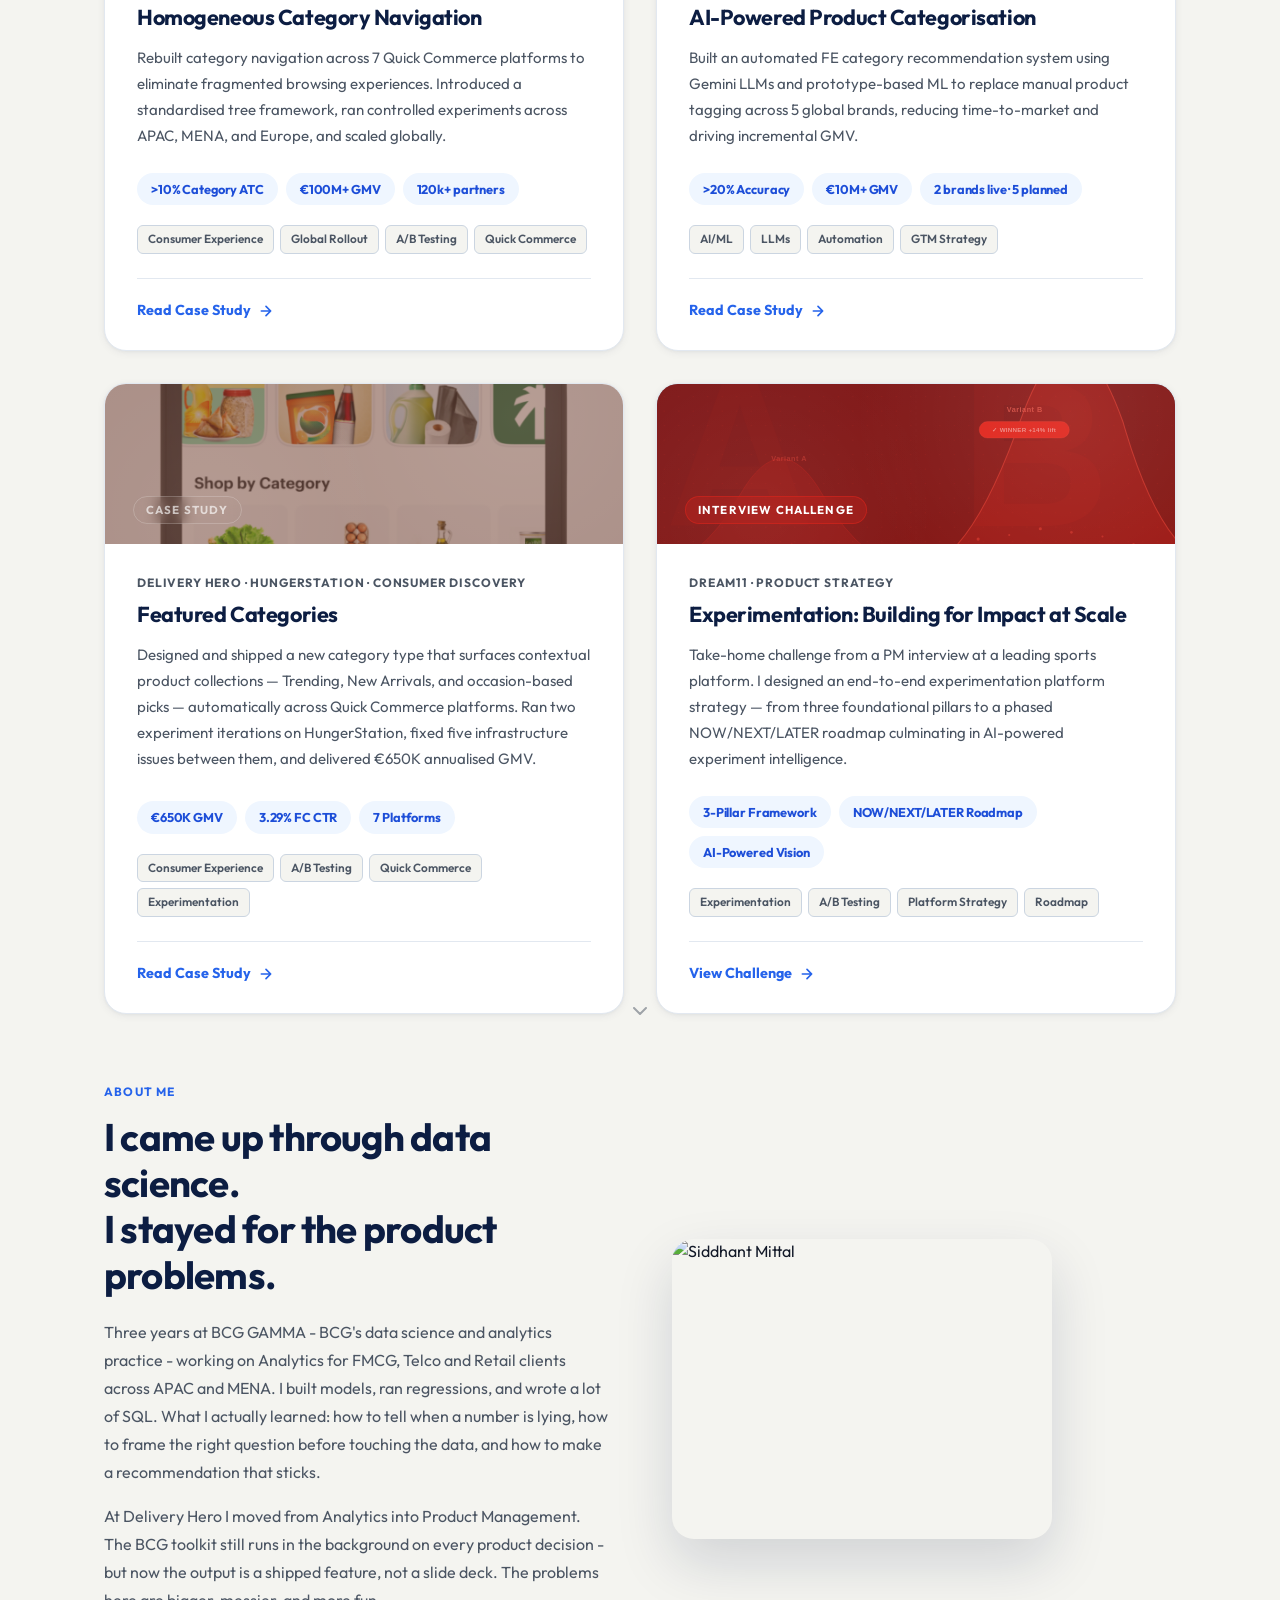
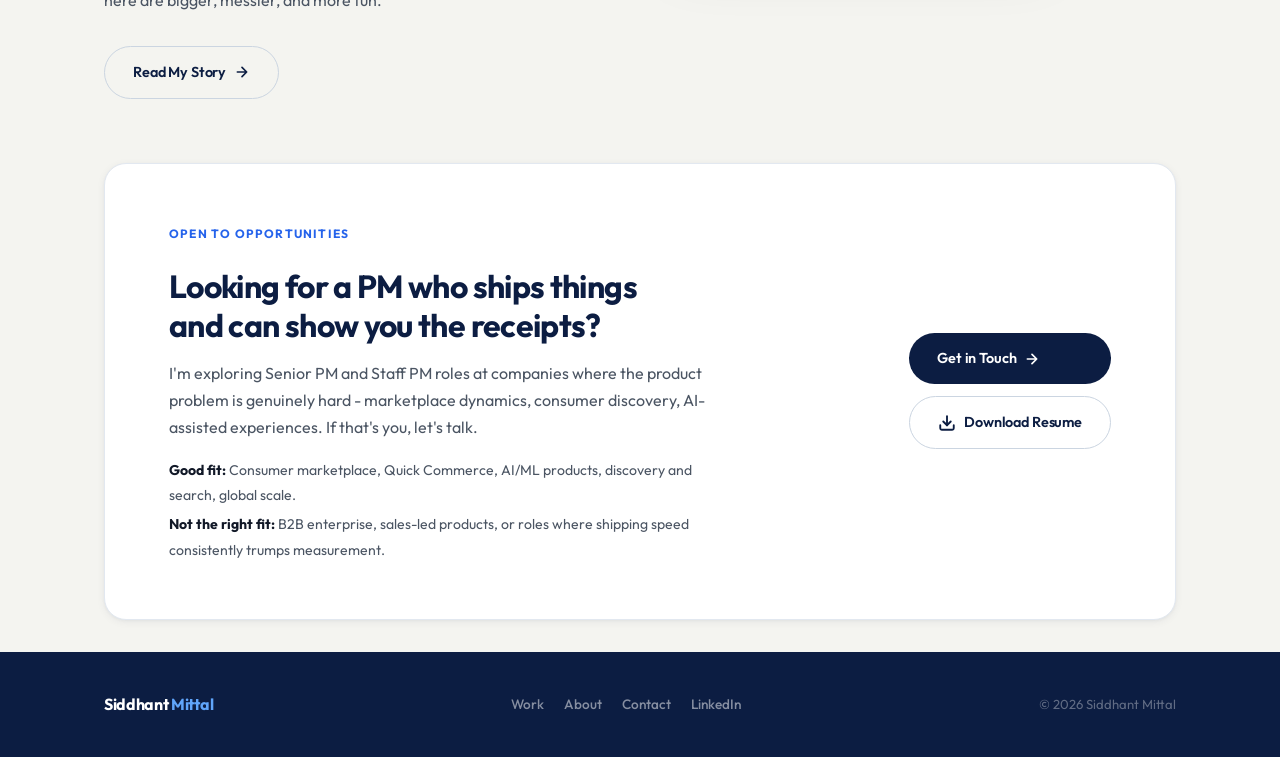
==== commit 00b17fd4: "Force CSS cache bust across all pages Added ?v=2 to styles.css link in all HTML files to ensure brow" ====
--- a/index.html
+++ b/index.html
@@ -32,7 +32,7 @@
   <link rel="preconnect" href="https://fonts.googleapis.com">
   <link rel="preconnect" href="https://fonts.gstatic.com" crossorigin>
   <link href="https://fonts.googleapis.com/css2?family=Outfit:wght@400;500;600;700;800&display=swap" rel="stylesheet">
-  <link rel="stylesheet" href="styles.css">
+  <link rel="stylesheet" href="styles.css?v=2">
 </head>
 <body>
 
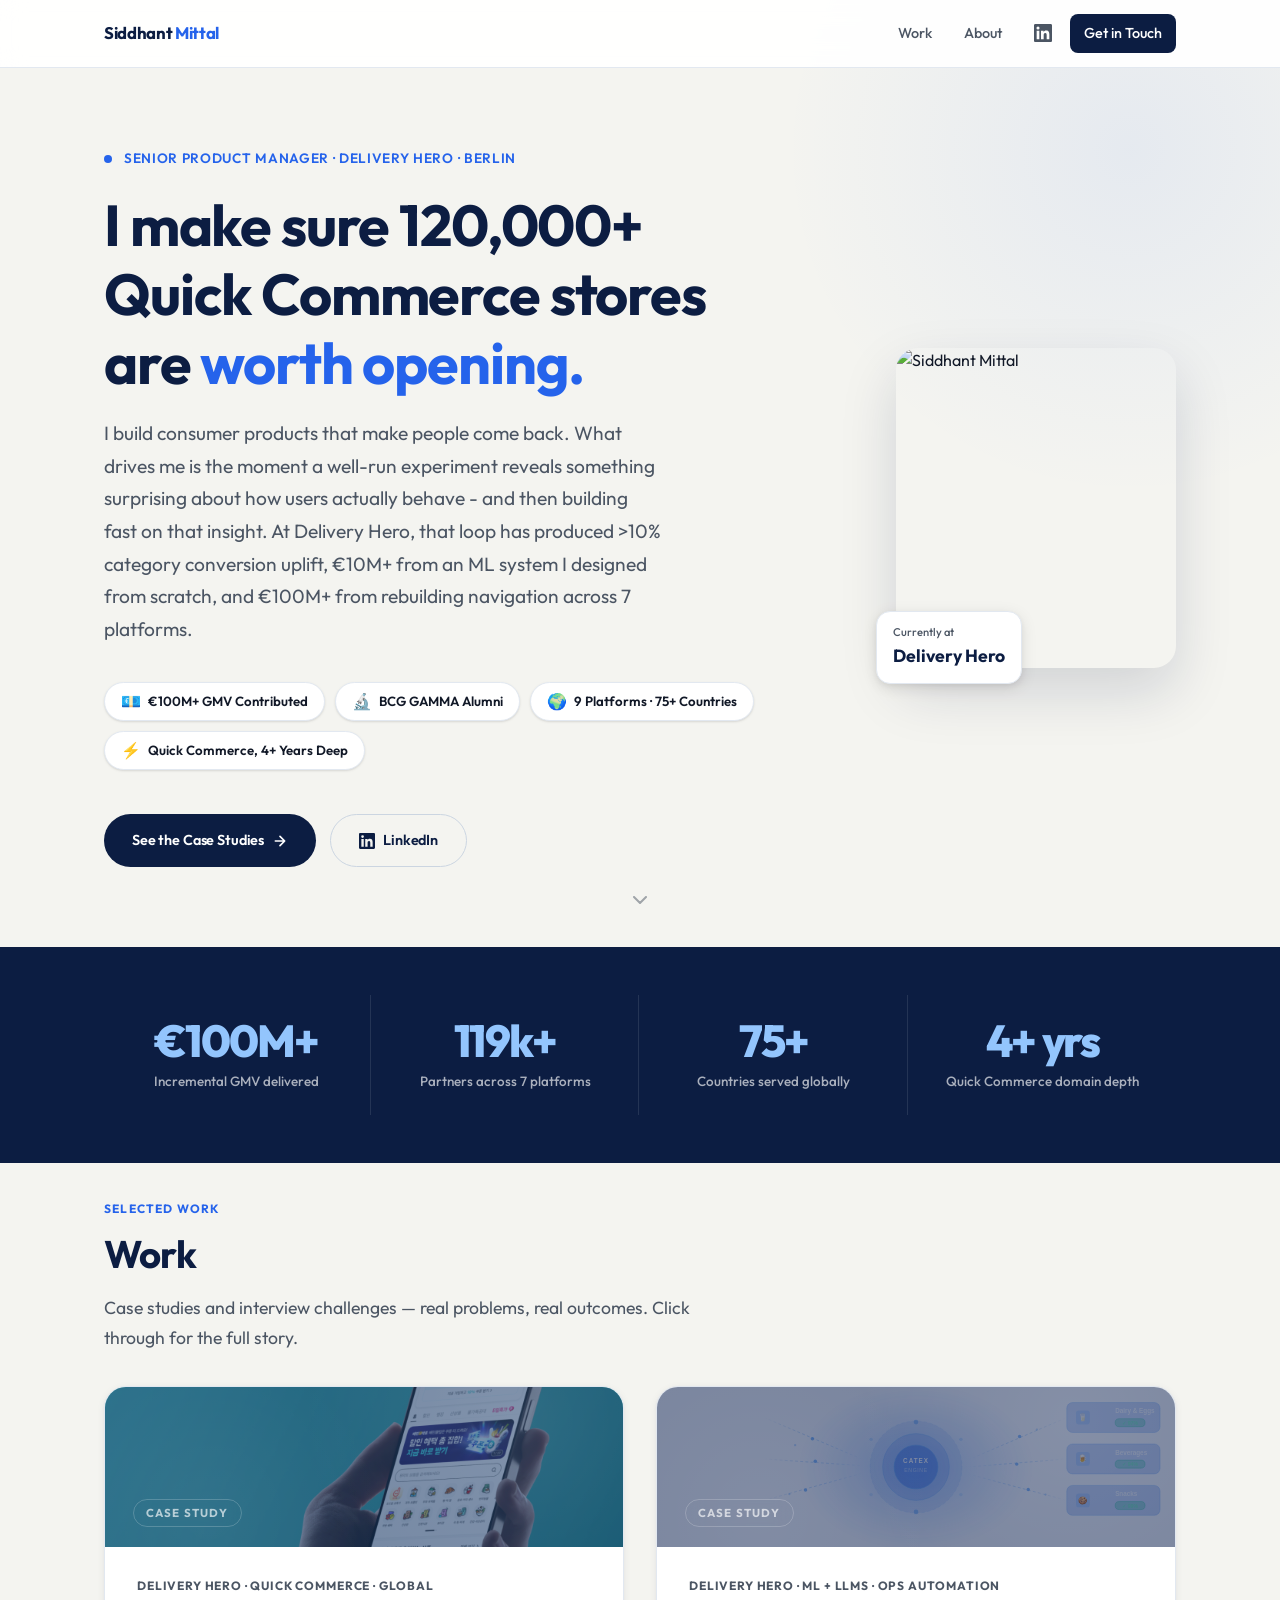
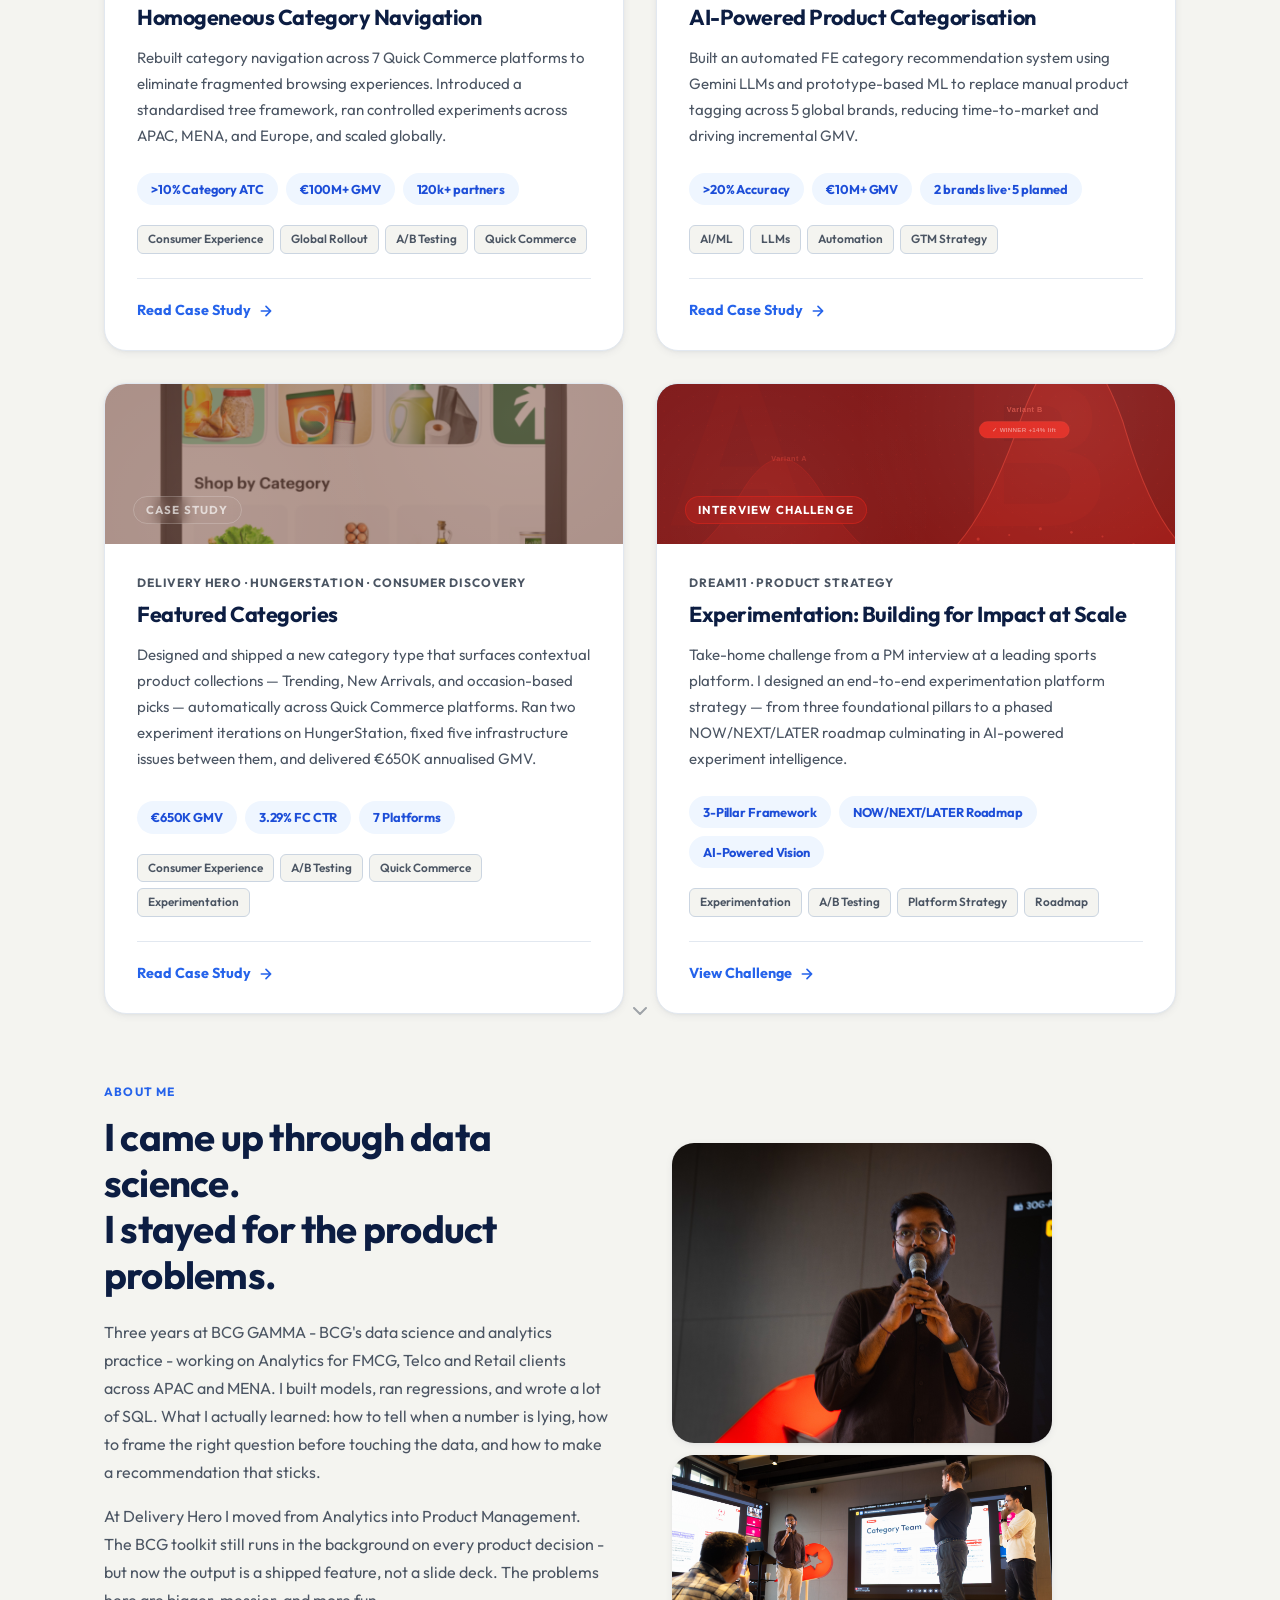
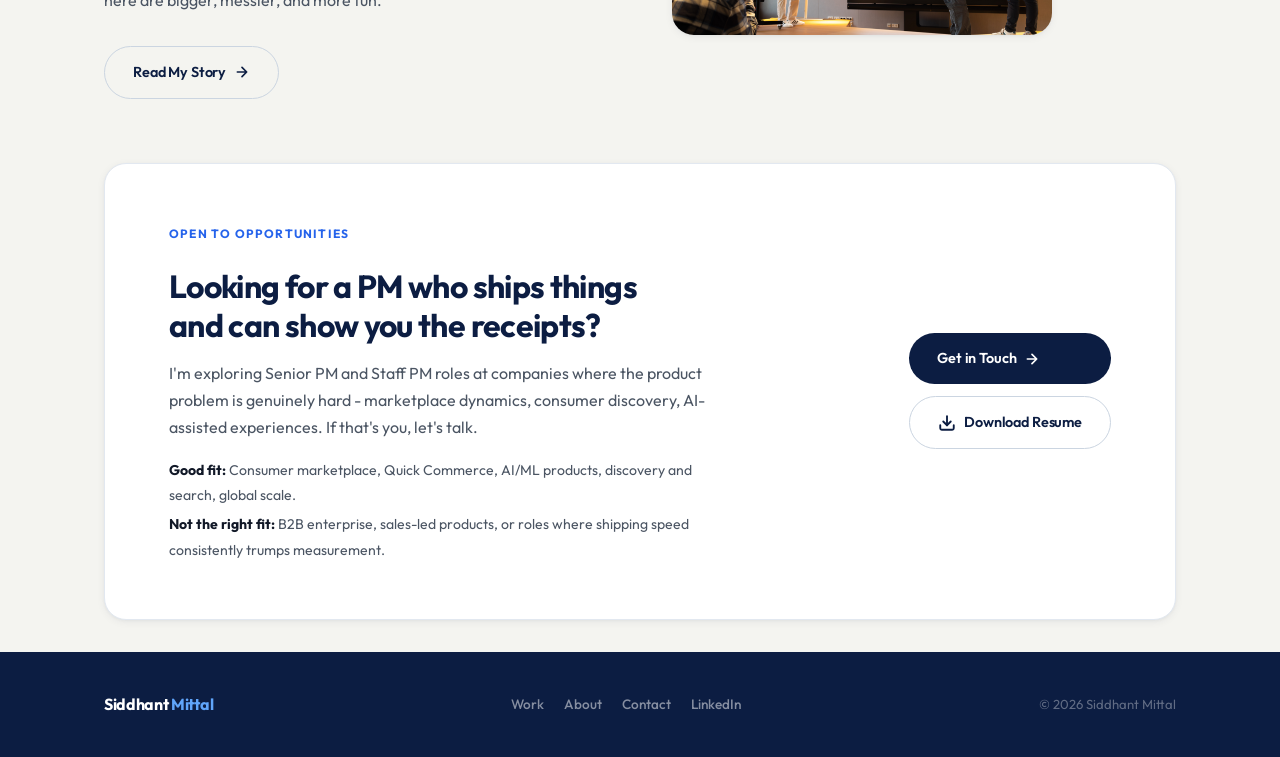
==== commit 4311f5f5: "Replace about teaser with 2-photo speaking grid Swaps single efood photo for a stacked grid of SidMi" ====
--- a/index.html
+++ b/index.html
@@ -180,12 +180,10 @@
             <svg viewBox="0 0 24 24" fill="none" stroke="currentColor" stroke-width="2.5" stroke-linecap="round" stroke-linejoin="round" aria-hidden="true"><path d="M5 12h14M12 5l7 7-7 7"/></svg>
           </a>
         </div>
-        <img
-          src="IMG_1647.jpeg"
-          alt="Siddhant Mittal"
-          class="about-teaser__photo fade-up"
-          loading="lazy"
-        >
+        <div class="about-teaser__photos fade-up">
+          <img src="SidMittal1.jpg" alt="Siddhant speaking at a Delivery Hero event" loading="lazy">
+          <img src="SidMittal2.jpg" alt="Siddhant presenting to the Category Team" loading="lazy">
+        </div>
       </div>
     </div>
   </section>
--- a/styles.css
+++ b/styles.css
@@ -574,14 +574,27 @@
 }
 .about-teaser__text h2 { color: var(--navy); margin-bottom: 20px; }
 .about-teaser__text p { margin-bottom: 16px; }
-.about-teaser__photo {
+.about-teaser__photos {
+  display: flex;
+  flex-direction: column;
+  gap: 12px;
+  max-width: 380px;
+  flex-shrink: 0;
+}
+.about-teaser__photos img {
   width: 100%;
-  max-width: 380px;
+  border-radius: var(--radius-lg);
+  box-shadow: var(--shadow-card);
+  display: block;
+  object-fit: cover;
+}
+.about-teaser__photos img:first-child {
   height: 300px;
-  object-fit: cover;
-  object-position: center top;
-  border-radius: var(--radius-lg);
-  box-shadow: var(--shadow-lg);
+  object-position: center 15%;
+}
+.about-teaser__photos img:last-child {
+  height: 180px;
+  object-position: center 30%;
 }
 
 /* ── CASE STUDY PAGE LAYOUT ─────────────────────────────────── */
@@ -1504,17 +1517,40 @@
 
 /* ── RESPONSIVE ─────────────────────────────────────────────── */
 @media (max-width: 900px) {
-  .hero__inner { grid-template-columns: 1fr; gap: 48px; }
-  .hero__photo-wrap { display: none; }
+  .hero__inner { grid-template-columns: 1fr; gap: 32px; }
+  .hero__photo-wrap {
+    display: flex;
+    justify-content: center;
+    width: 100%;
+    order: -1;
+  }
+  .hero__photo {
+    width: 140px;
+    height: 160px;
+    border-radius: var(--radius-lg);
+  }
+  .hero__photo-badge { display: none; }
   .highlights__grid { grid-template-columns: repeat(2, 1fr); }
   .highlight-item:nth-child(2) { border-right: none; }
   .highlight-item { border-right: 1px solid rgba(255,255,255,0.12); }
   .highlight-item:nth-child(even) { border-right: none; }
   .cards-grid { grid-template-columns: 1fr; }
   .about-teaser { grid-template-columns: 1fr; gap: 40px; }
-  .about-teaser__photo { display: none; }
+  .about-teaser__photos {
+    flex-direction: row;
+    max-width: 100%;
+  }
+  .about-teaser__photos img:first-child,
+  .about-teaser__photos img:last-child {
+    height: 160px;
+  }
   .about-hero__inner { grid-template-columns: 1fr; }
-  .about-hero__photo { display: none; }
+  .about-hero__photo {
+    display: block;
+    width: 160px;
+    height: 190px;
+    margin: 0 auto;
+  }
   .principles-grid { grid-template-columns: 1fr; }
   .impact-grid { grid-template-columns: 1fr; }
   .skills-grid { grid-template-columns: 1fr; }
@@ -1530,7 +1566,7 @@
   .sdiff-card { min-width: unset; }
 }
 @media (max-width: 768px) {
-  .nav__links { display: none !important; }
+  .nav__links { display: none; }
   .nav__links.open {
     display: flex;
     flex-direction: column;
@@ -1549,6 +1585,29 @@
   .highlights__grid { grid-template-columns: repeat(2, 1fr); }
   .hero__inner { padding: 48px 20px; }
   .cs-hero { padding: calc(var(--nav-h) + 40px) 0 48px; }
-  .hero__photo-wrap { display: none; }
   .hero__title { font-size: clamp(2rem, 8vw, 2.8rem); }
 }
+
+/* ── LIGHTBOX ───────────────────────────────────────────────── */
+.cs-figure__img, .lovable-thumb {
+  cursor: zoom-in;
+  transition: opacity 0.15s;
+}
+.cs-figure__img:hover, .lovable-thumb:hover { opacity: 0.85; }
+.lightbox-overlay {
+  display: none;
+  position: fixed;
+  inset: 0;
+  background: rgba(0,0,0,0.88);
+  z-index: 9999;
+  align-items: center;
+  justify-content: center;
+  cursor: zoom-out;
+}
+.lightbox-overlay.active { display: flex; }
+.lightbox-overlay img {
+  max-width: 92vw;
+  max-height: 92vh;
+  border-radius: 10px;
+  box-shadow: 0 8px 48px rgba(0,0,0,0.6);
+}
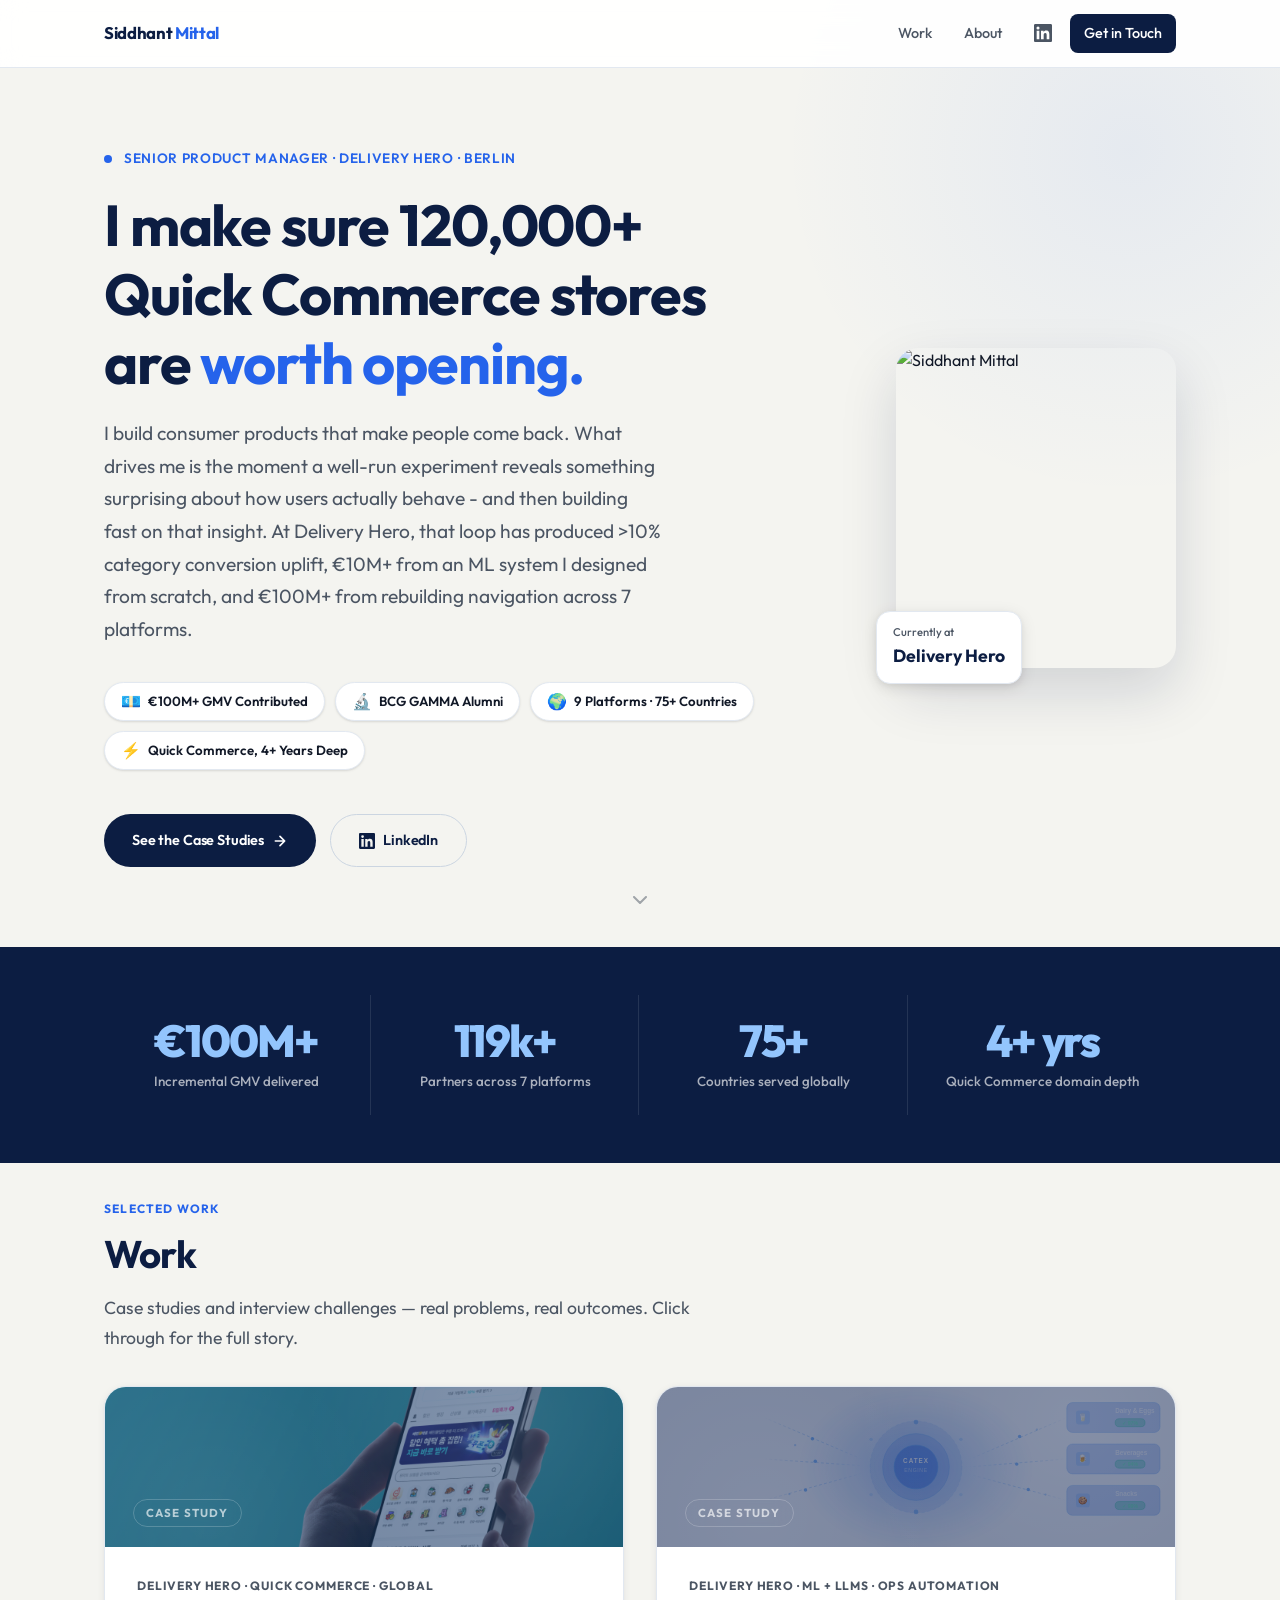
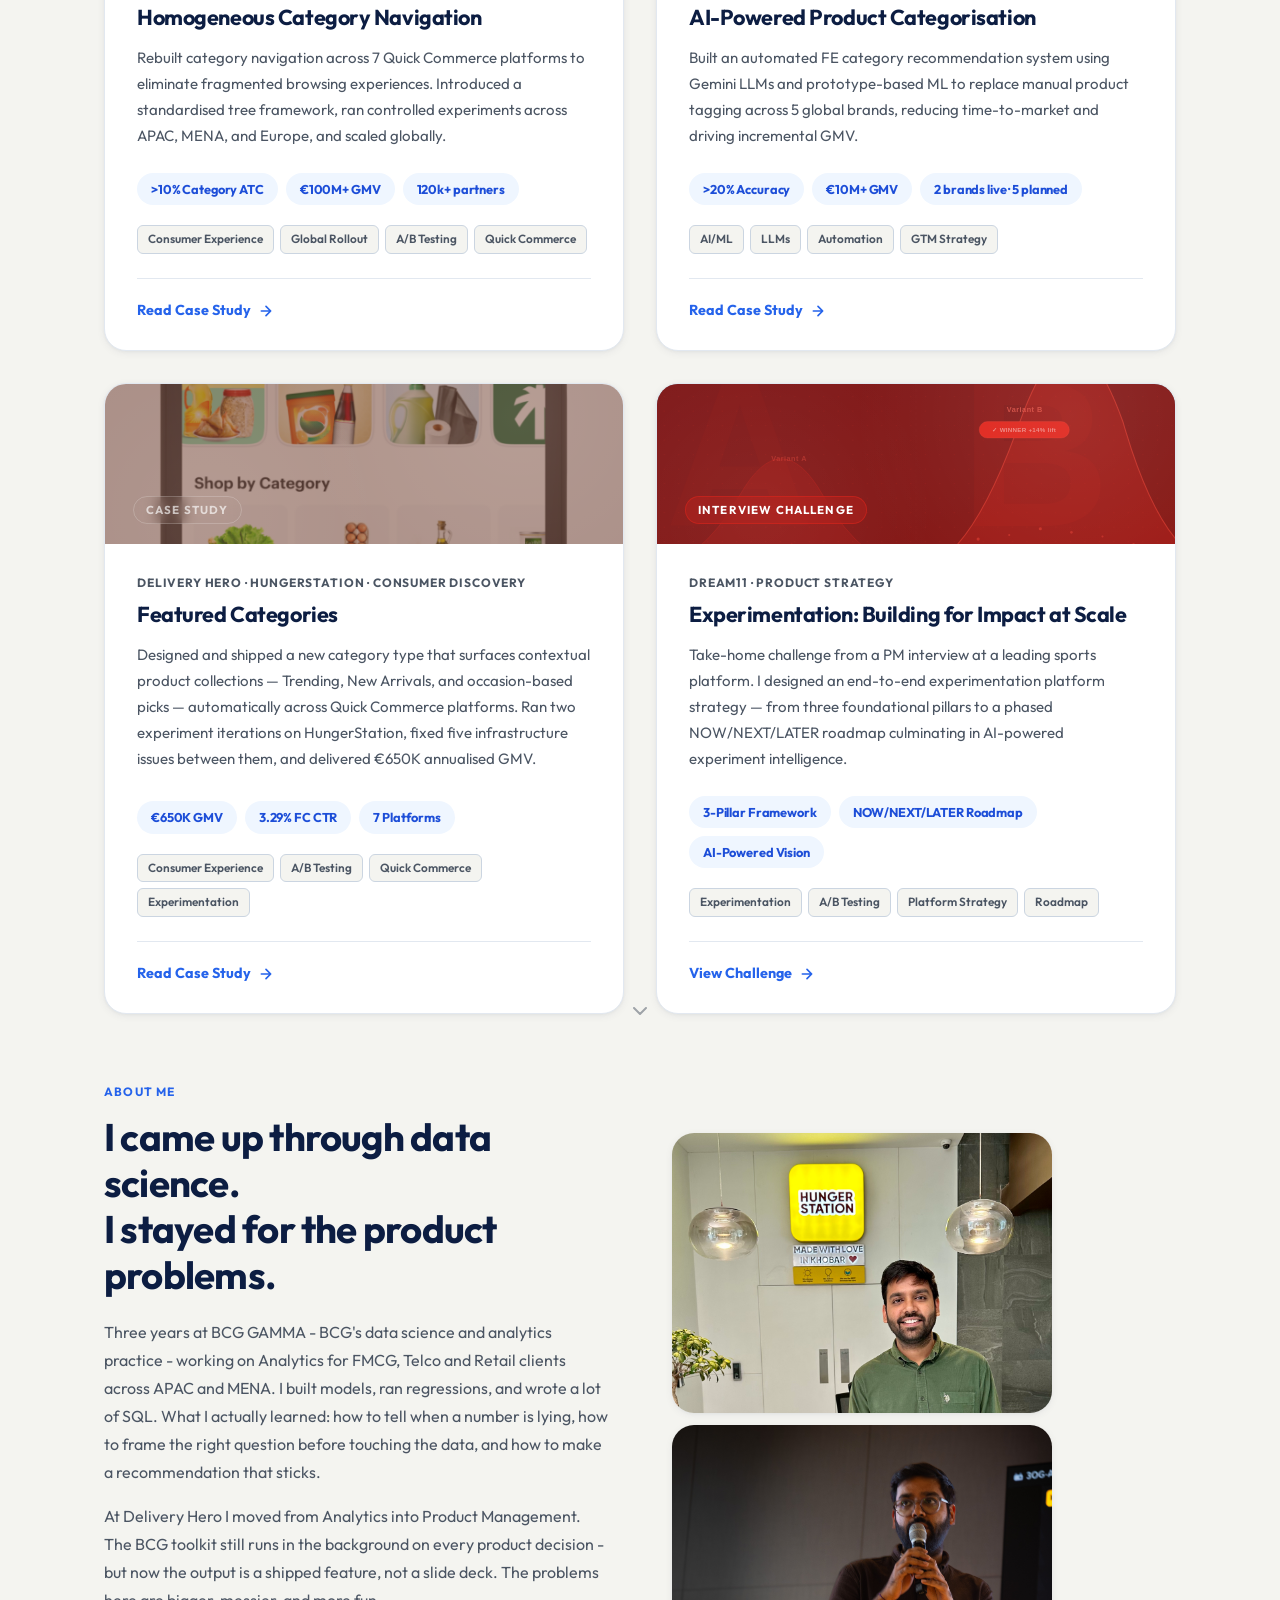
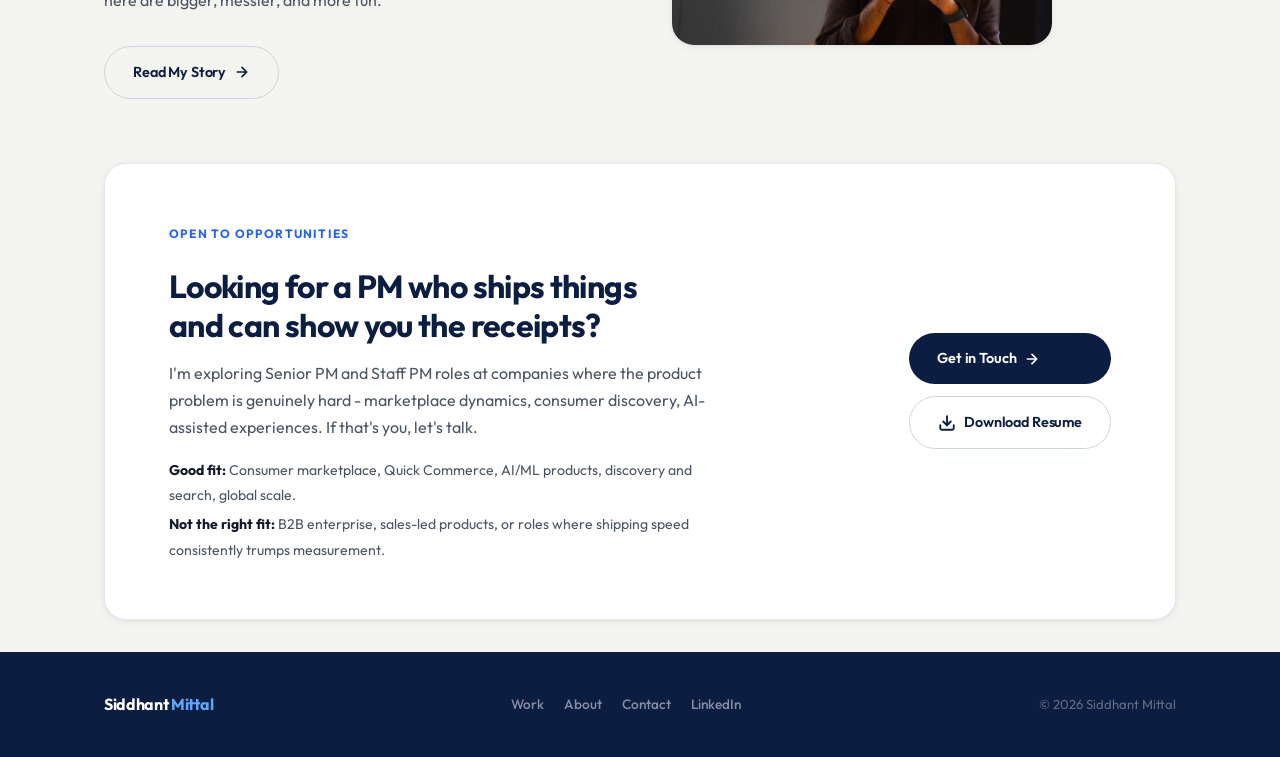
==== commit 206f4d43: "Swap about teaser photos to SidMittal5 + SidMittal1 SidMittal5 (Hunger Station office, Saudi Arabia)" ====
--- a/index.html
+++ b/index.html
@@ -181,8 +181,8 @@
           </a>
         </div>
         <div class="about-teaser__photos fade-up">
+          <img src="SidMittal5.jpeg" alt="Siddhant at the Hunger Station office in Saudi Arabia" loading="lazy">
           <img src="SidMittal1.jpg" alt="Siddhant speaking at a Delivery Hero event" loading="lazy">
-          <img src="SidMittal2.jpg" alt="Siddhant presenting to the Category Team" loading="lazy">
         </div>
       </div>
     </div>
--- a/styles.css
+++ b/styles.css
@@ -589,12 +589,12 @@
   object-fit: cover;
 }
 .about-teaser__photos img:first-child {
-  height: 300px;
+  height: 280px;
+  object-position: center 20%;
+}
+.about-teaser__photos img:last-child {
+  height: 220px;
   object-position: center 15%;
-}
-.about-teaser__photos img:last-child {
-  height: 180px;
-  object-position: center 30%;
 }
 
 /* ── CASE STUDY PAGE LAYOUT ─────────────────────────────────── */
